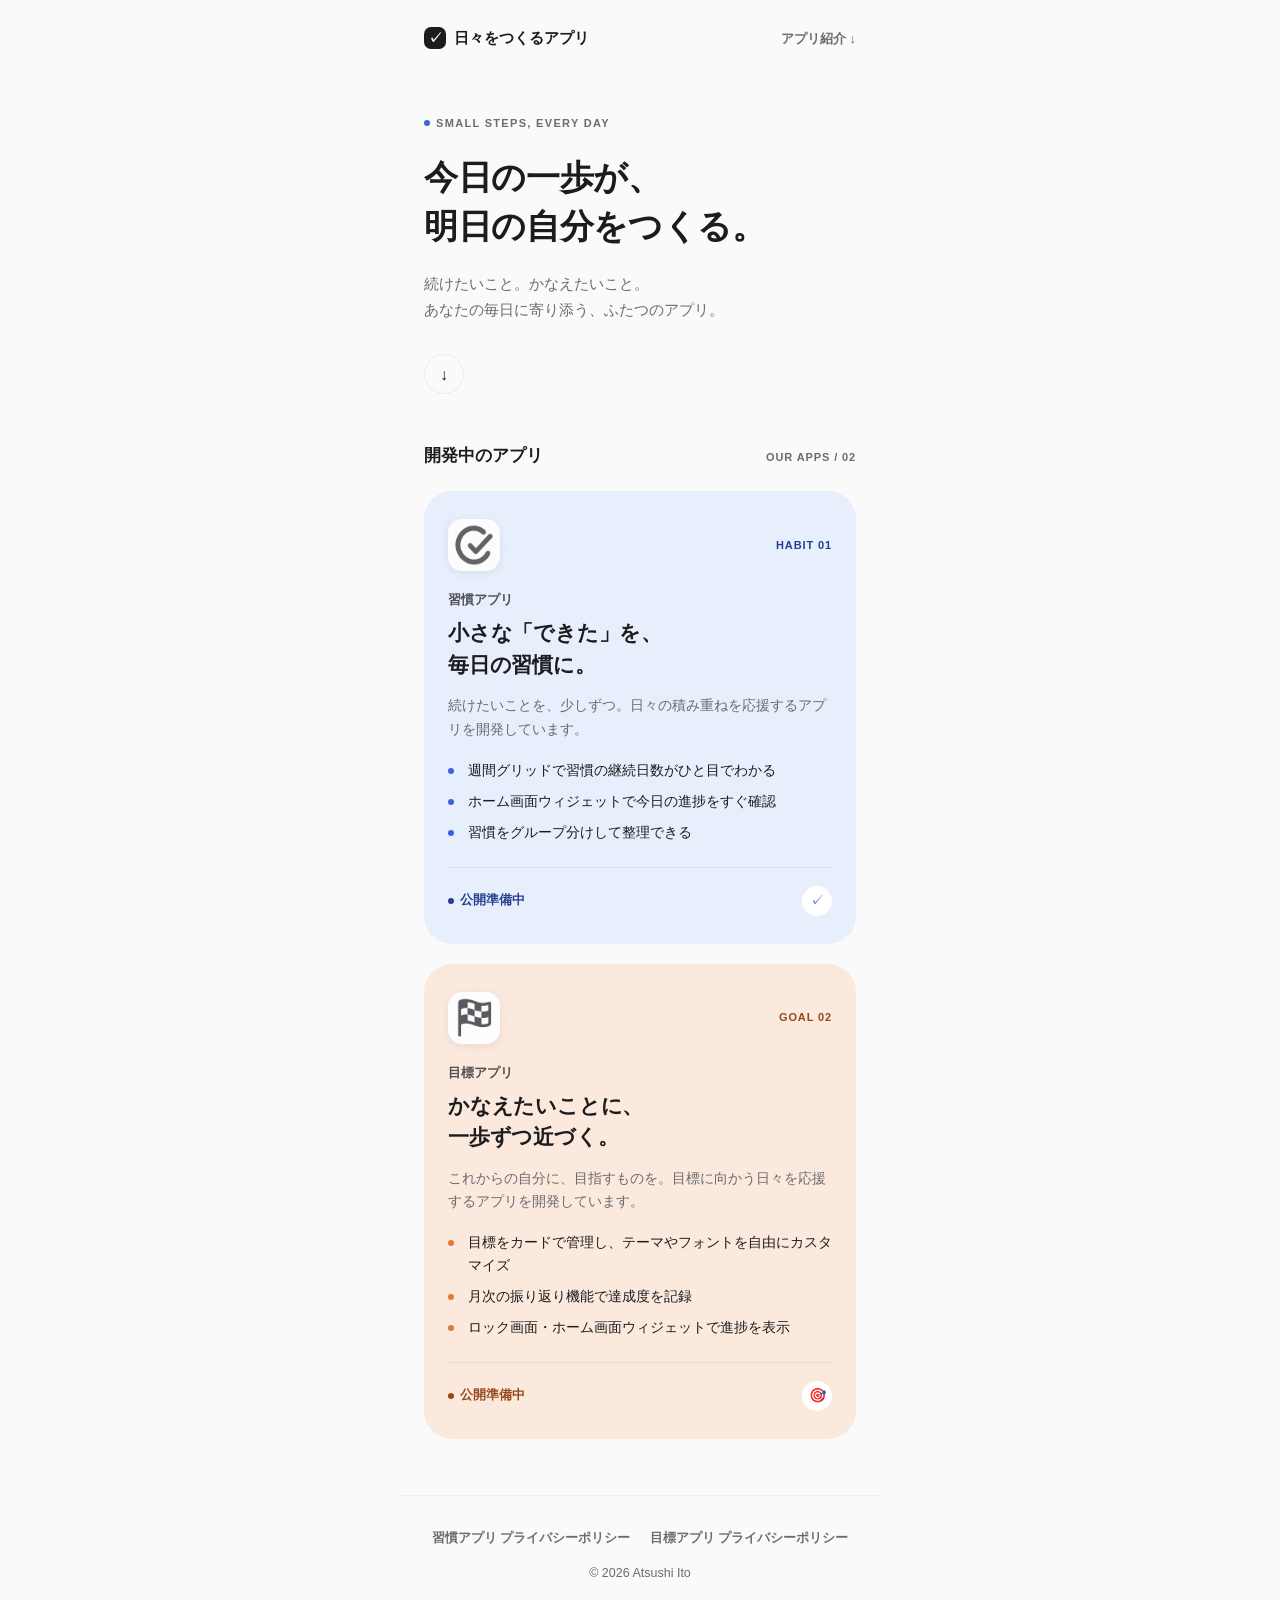
==== index.html @ ede040cf "Add daily apps showcase landing page Introduces the habit-tracking and goal-tracking apps with a her" ====
<!DOCTYPE html>
<html lang="ja">
<head>
<meta charset="UTF-8">
<meta name="viewport" content="width=device-width, initial-scale=1.0">
<title>日々をつくるアプリ | 習慣アプリ & 目標アプリ</title>
<meta name="description" content="続けたいこと、かなえたいこと。毎日に寄り添うふたつのアプリ「習慣アプリ」「目標アプリ」を紹介するページです。">
<style>
  :root {
    --bg: #fafafa;
    --surface: #ffffff;
    --text: #1c1c1e;
    --text-muted: #6b6b70;
    --border: #ececef;
    --habit-bg: #e7eefc;
    --habit-accent: #3a63e0;
    --habit-accent-dark: #24408f;
    --goal-bg: #fbe9dd;
    --goal-accent: #e07a3a;
    --goal-accent-dark: #94491c;
  }

  * { box-sizing: border-box; }

  body {
    margin: 0;
    background: var(--bg);
    color: var(--text);
    font-family: -apple-system, BlinkMacSystemFont, "Hiragino Sans", "Yu Gothic", "Segoe UI", sans-serif;
    line-height: 1.7;
    -webkit-font-smoothing: antialiased;
  }

  a { color: inherit; }

  .wrap {
    max-width: 480px;
    margin: 0 auto;
    padding: 0 24px;
  }

  /* Header */
  header.site-header {
    display: flex;
    align-items: center;
    justify-content: space-between;
    max-width: 480px;
    margin: 0 auto;
    padding: 24px 24px 0;
  }
  .logo {
    display: flex;
    align-items: center;
    gap: 8px;
    font-weight: 700;
    font-size: 15px;
  }
  .logo .mark {
    width: 22px;
    height: 22px;
    border-radius: 7px;
    background: var(--text);
    color: #fff;
    display: inline-flex;
    align-items: center;
    justify-content: center;
    font-size: 14px;
    line-height: 1;
  }
  .site-header nav a {
    font-size: 13px;
    color: var(--text-muted);
    text-decoration: none;
    font-weight: 600;
  }

  /* Hero */
  .hero {
    max-width: 480px;
    margin: 0 auto;
    padding: 56px 24px 40px;
    text-align: left;
  }
  .eyebrow {
    display: inline-flex;
    align-items: center;
    gap: 6px;
    font-size: 11px;
    font-weight: 700;
    letter-spacing: 0.12em;
    color: var(--text-muted);
    margin-bottom: 20px;
  }
  .eyebrow::before {
    content: "";
    width: 6px;
    height: 6px;
    border-radius: 50%;
    background: var(--habit-accent);
    display: inline-block;
  }
  .hero h1 {
    font-size: clamp(28px, 6vw, 34px);
    line-height: 1.45;
    font-weight: 800;
    margin: 0 0 20px;
    letter-spacing: -0.01em;
  }
  .hero p {
    font-size: 15px;
    color: var(--text-muted);
    margin: 0 0 32px;
  }
  .scroll-down {
    width: 40px;
    height: 40px;
    border-radius: 50%;
    border: 1px solid var(--border);
    display: inline-flex;
    align-items: center;
    justify-content: center;
    text-decoration: none;
    color: var(--text);
    font-size: 16px;
    transition: transform 0.2s ease;
  }
  .scroll-down:hover { transform: translateY(3px); }

  /* Apps section */
  .apps {
    max-width: 480px;
    margin: 0 auto;
    padding: 8px 24px 24px;
  }
  .apps-heading {
    display: flex;
    align-items: baseline;
    justify-content: space-between;
    margin-bottom: 20px;
  }
  .apps-heading h2 {
    font-size: 17px;
    font-weight: 800;
    margin: 0;
  }
  .apps-count {
    font-size: 11px;
    font-weight: 700;
    letter-spacing: 0.08em;
    color: var(--text-muted);
    text-transform: uppercase;
  }

  .app-card {
    border-radius: 28px;
    padding: 28px 24px;
    margin-bottom: 20px;
    scroll-margin-top: 24px;
  }
  .app-card--habit { background: var(--habit-bg); }
  .app-card--goal { background: var(--goal-bg); }

  .app-card-top {
    display: flex;
    align-items: center;
    justify-content: space-between;
    margin-bottom: 18px;
  }
  .app-icon {
    width: 52px;
    height: 52px;
    border-radius: 14px;
    background: #fff;
    object-fit: cover;
    box-shadow: 0 2px 8px rgba(0,0,0,0.08);
  }
  .app-tag {
    font-size: 11px;
    font-weight: 800;
    letter-spacing: 0.08em;
  }
  .app-card--habit .app-tag { color: var(--habit-accent-dark); }
  .app-card--goal .app-tag { color: var(--goal-accent-dark); }

  .app-name {
    font-size: 13px;
    font-weight: 700;
    margin: 0 0 6px;
    opacity: 0.75;
  }
  .app-catch {
    font-size: 21px;
    font-weight: 800;
    line-height: 1.5;
    margin: 0 0 14px;
    letter-spacing: -0.01em;
  }
  .app-desc {
    font-size: 14px;
    color: var(--text-muted);
    margin: 0 0 18px;
  }

  .app-features {
    list-style: none;
    padding: 0;
    margin: 0 0 22px;
    display: flex;
    flex-direction: column;
    gap: 8px;
  }
  .app-features li {
    font-size: 13.5px;
    padding-left: 20px;
    position: relative;
    color: var(--text);
  }
  .app-features li::before {
    content: "";
    position: absolute;
    left: 0;
    top: 8px;
    width: 6px;
    height: 6px;
    border-radius: 50%;
  }
  .app-card--habit .app-features li::before { background: var(--habit-accent); }
  .app-card--goal .app-features li::before { background: var(--goal-accent); }

  .app-status {
    display: flex;
    align-items: center;
    justify-content: space-between;
    padding-top: 18px;
    border-top: 1px solid rgba(0,0,0,0.06);
  }
  .status-pill {
    display: inline-flex;
    align-items: center;
    gap: 6px;
    font-size: 12.5px;
    font-weight: 700;
  }
  .status-pill::before {
    content: "";
    width: 6px;
    height: 6px;
    border-radius: 50%;
    background: currentColor;
  }
  .app-card--habit .status-pill { color: var(--habit-accent-dark); }
  .app-card--goal .status-pill { color: var(--goal-accent-dark); }

  .status-icon {
    width: 30px;
    height: 30px;
    border-radius: 50%;
    background: #fff;
    display: inline-flex;
    align-items: center;
    justify-content: center;
    font-size: 14px;
  }
  .app-card--habit .status-icon { color: var(--habit-accent); }
  .app-card--goal .status-icon { color: var(--goal-accent); }

  /* Footer */
  footer {
    max-width: 480px;
    margin: 12px auto 0;
    padding: 32px 24px 48px;
    border-top: 1px solid var(--border);
    font-size: 12.5px;
    color: var(--text-muted);
    text-align: center;
  }
  footer .footer-links {
    display: flex;
    justify-content: center;
    gap: 20px;
    flex-wrap: wrap;
    margin-bottom: 14px;
  }
  footer a {
    text-decoration: none;
    color: var(--text-muted);
    font-weight: 600;
  }
  footer a:hover { color: var(--text); }

  @media (prefers-color-scheme: dark) {
    :root {
      --bg: #101012;
      --surface: #1c1c1f;
      --text: #f5f5f7;
      --text-muted: #9a9aa0;
      --border: #2a2a2d;
      --habit-bg: #1b2338;
      --habit-accent: #6f93f0;
      --habit-accent-dark: #a9c0f7;
      --goal-bg: #34241b;
      --goal-accent: #f0a066;
      --goal-accent-dark: #f5c39a;
    }
    .app-icon { background: #2a2a2d; }
    .status-icon { background: #2a2a2d; }
  }
</style>
</head>
<body>

<header class="site-header">
  <div class="logo"><span class="mark">✓</span>日々をつくるアプリ</div>
  <nav><a href="#apps">アプリ紹介 ↓</a></nav>
</header>

<section class="hero">
  <span class="eyebrow">SMALL STEPS, EVERY DAY</span>
  <h1>今日の一歩が、<br>明日の自分をつくる。</h1>
  <p>続けたいこと。かなえたいこと。<br>あなたの毎日に寄り添う、ふたつのアプリ。</p>
  <a href="#apps" class="scroll-down" aria-label="アプリ紹介へスクロール">↓</a>
</section>

<section id="apps" class="apps">
  <div class="apps-heading">
    <h2>開発中のアプリ</h2>
    <span class="apps-count">OUR APPS / 02</span>
  </div>

  <article class="app-card app-card--habit" id="habit">
    <div class="app-card-top">
      <img src="assets/habit-icon.png" alt="習慣アプリのアイコン" class="app-icon">
      <span class="app-tag">HABIT 01</span>
    </div>
    <p class="app-name">習慣アプリ</p>
    <p class="app-catch">小さな「できた」を、<br>毎日の習慣に。</p>
    <p class="app-desc">続けたいことを、少しずつ。日々の積み重ねを応援するアプリを開発しています。</p>
    <ul class="app-features">
      <li>週間グリッドで習慣の継続日数がひと目でわかる</li>
      <li>ホーム画面ウィジェットで今日の進捗をすぐ確認</li>
      <li>習慣をグループ分けして整理できる</li>
    </ul>
    <div class="app-status">
      <span class="status-pill">公開準備中</span>
      <span class="status-icon">✓</span>
    </div>
  </article>

  <article class="app-card app-card--goal" id="goal">
    <div class="app-card-top">
      <img src="assets/goal-icon.png" alt="目標アプリのアイコン" class="app-icon">
      <span class="app-tag">GOAL 02</span>
    </div>
    <p class="app-name">目標アプリ</p>
    <p class="app-catch">かなえたいことに、<br>一歩ずつ近づく。</p>
    <p class="app-desc">これからの自分に、目指すものを。目標に向かう日々を応援するアプリを開発しています。</p>
    <ul class="app-features">
      <li>目標をカードで管理し、テーマやフォントを自由にカスタマイズ</li>
      <li>月次の振り返り機能で達成度を記録</li>
      <li>ロック画面・ホーム画面ウィジェットで進捗を表示</li>
    </ul>
    <div class="app-status">
      <span class="status-pill">公開準備中</span>
      <span class="status-icon">🎯</span>
    </div>
  </article>
</section>

<footer>
  <div class="footer-links">
    <a href="https://atsushi-ito6.github.io/habit-tracker-privacy/">習慣アプリ プライバシーポリシー</a>
    <a href="https://atsushi-ito6.github.io/goal-tracker-privacy/">目標アプリ プライバシーポリシー</a>
  </div>
  <p>&copy; 2026 Atsushi Ito</p>
</footer>

</body>
</html>
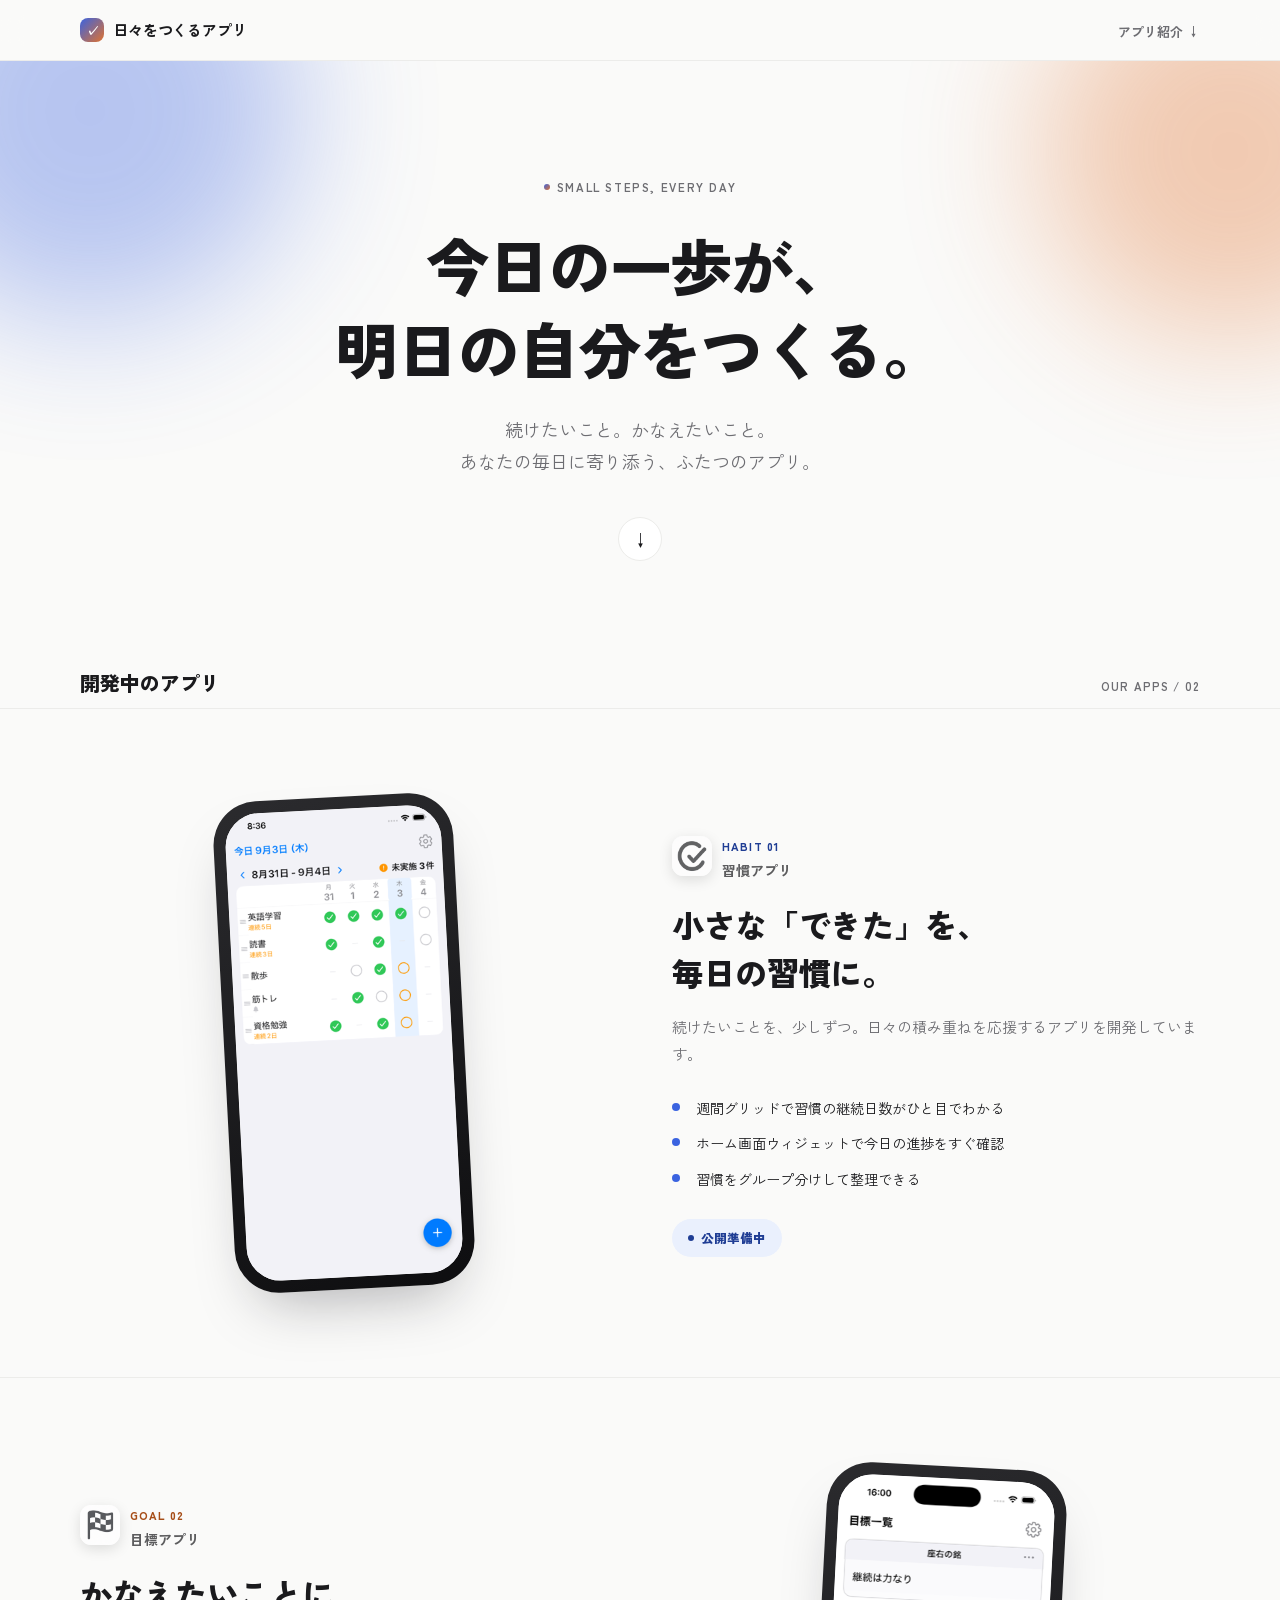
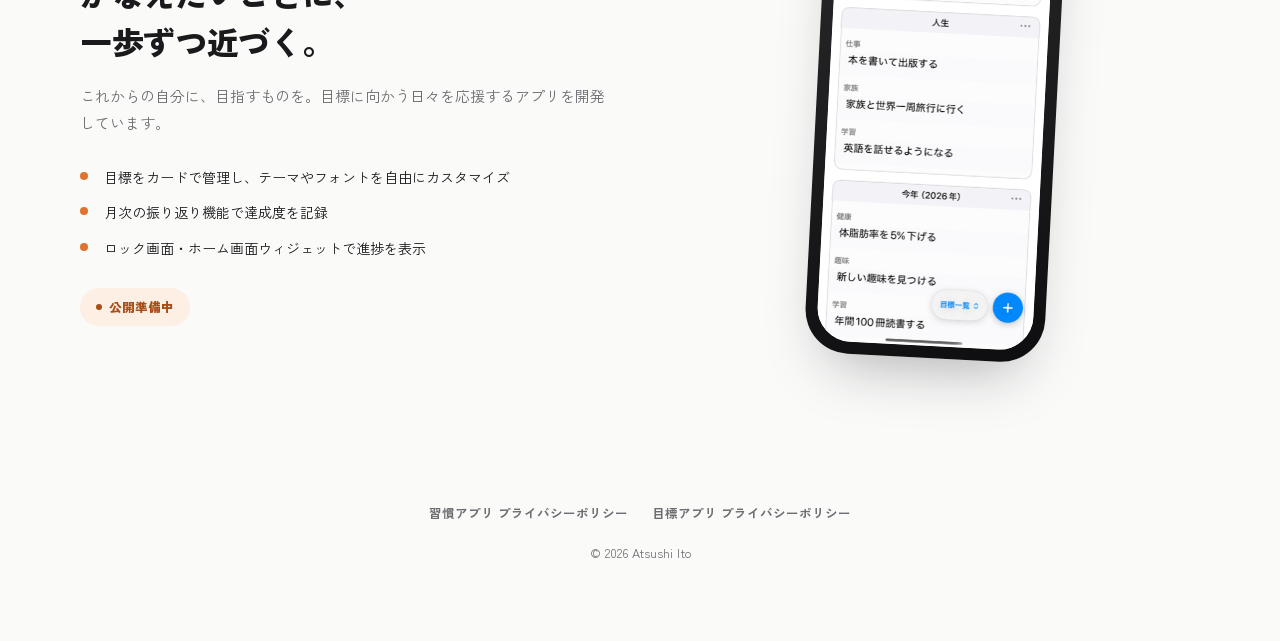
==== commit 170c4ab4: "Redesign showcase page with real app screenshots and phone mockups Adds actual in-app screenshots (h" ====
--- a/index.html
+++ b/index.html
@@ -5,241 +5,311 @@
 <meta name="viewport" content="width=device-width, initial-scale=1.0">
 <title>日々をつくるアプリ | 習慣アプリ & 目標アプリ</title>
 <meta name="description" content="続けたいこと、かなえたいこと。毎日に寄り添うふたつのアプリ「習慣アプリ」「目標アプリ」を紹介するページです。">
+<link rel="preconnect" href="https://fonts.googleapis.com">
+<link rel="preconnect" href="https://fonts.gstatic.com" crossorigin>
+<link href="https://fonts.googleapis.com/css2?family=Zen+Kaku+Gothic+New:wght@400;500;700;900&display=swap" rel="stylesheet">
 <style>
   :root {
-    --bg: #fafafa;
+    --bg: #fafaf9;
     --surface: #ffffff;
-    --text: #1c1c1e;
-    --text-muted: #6b6b70;
-    --border: #ececef;
-    --habit-bg: #e7eefc;
-    --habit-accent: #3a63e0;
-    --habit-accent-dark: #24408f;
-    --goal-bg: #fbe9dd;
-    --goal-accent: #e07a3a;
-    --goal-accent-dark: #94491c;
+    --text: #1a1a1d;
+    --text-muted: #6d6d72;
+    --border: #ececea;
+    --habit: #3a63e0;
+    --habit-ink: #1f3d94;
+    --habit-tint: #eaf0fd;
+    --goal: #e0722f;
+    --goal-ink: #a64d18;
+    --goal-tint: #fdefe4;
+    --shadow: 0 30px 60px -25px rgba(20,20,30,0.35);
   }
 
   * { box-sizing: border-box; }
+
+  html { scroll-behavior: smooth; }
 
   body {
     margin: 0;
     background: var(--bg);
     color: var(--text);
-    font-family: -apple-system, BlinkMacSystemFont, "Hiragino Sans", "Yu Gothic", "Segoe UI", sans-serif;
-    line-height: 1.7;
+    font-family: "Zen Kaku Gothic New", -apple-system, BlinkMacSystemFont, "Hiragino Sans", sans-serif;
+    line-height: 1.75;
     -webkit-font-smoothing: antialiased;
+    overflow-x: hidden;
   }
 
   a { color: inherit; }
-
-  .wrap {
-    max-width: 480px;
+  img { display: block; max-width: 100%; }
+
+  .container {
+    max-width: 1120px;
     margin: 0 auto;
-    padding: 0 24px;
+    padding: 0 28px;
+  }
+
+  /* Reveal-on-scroll */
+  .reveal {
+    opacity: 0;
+    transform: translateY(24px);
+    transition: opacity 0.7s ease, transform 0.7s ease;
+  }
+  .reveal.is-visible { opacity: 1; transform: translateY(0); }
+  @media (prefers-reduced-motion: reduce) {
+    .reveal { opacity: 1; transform: none; transition: none; }
   }
 
   /* Header */
   header.site-header {
+    position: sticky;
+    top: 0;
+    z-index: 50;
+    background: rgba(250, 250, 249, 0.78);
+    backdrop-filter: blur(14px);
+    -webkit-backdrop-filter: blur(14px);
+    border-bottom: 1px solid var(--border);
+  }
+  .site-header .inner {
     display: flex;
     align-items: center;
     justify-content: space-between;
-    max-width: 480px;
-    margin: 0 auto;
-    padding: 24px 24px 0;
+    padding: 16px 0;
   }
   .logo {
     display: flex;
     align-items: center;
-    gap: 8px;
+    gap: 9px;
     font-weight: 700;
     font-size: 15px;
+    letter-spacing: -0.01em;
   }
   .logo .mark {
-    width: 22px;
-    height: 22px;
-    border-radius: 7px;
-    background: var(--text);
+    width: 24px;
+    height: 24px;
+    border-radius: 8px;
+    background: linear-gradient(135deg, var(--habit), var(--goal));
     color: #fff;
     display: inline-flex;
     align-items: center;
     justify-content: center;
-    font-size: 14px;
+    font-size: 13px;
     line-height: 1;
   }
   .site-header nav a {
     font-size: 13px;
     color: var(--text-muted);
     text-decoration: none;
-    font-weight: 600;
-  }
+    font-weight: 700;
+  }
+  .site-header nav a:hover { color: var(--text); }
 
   /* Hero */
   .hero {
-    max-width: 480px;
-    margin: 0 auto;
-    padding: 56px 24px 40px;
-    text-align: left;
-  }
+    position: relative;
+    padding: 108px 0 96px;
+    text-align: center;
+    overflow: hidden;
+  }
+  .hero .blob {
+    position: absolute;
+    border-radius: 50%;
+    filter: blur(70px);
+    opacity: 0.35;
+    z-index: 0;
+  }
+  .hero .blob--a {
+    width: 420px; height: 420px;
+    background: var(--habit);
+    top: -160px; left: -120px;
+  }
+  .hero .blob--b {
+    width: 380px; height: 380px;
+    background: var(--goal);
+    top: -100px; right: -140px;
+  }
+  .hero .content { position: relative; z-index: 1; }
   .eyebrow {
     display: inline-flex;
     align-items: center;
-    gap: 6px;
-    font-size: 11px;
+    gap: 7px;
+    font-size: 11.5px;
     font-weight: 700;
-    letter-spacing: 0.12em;
-    color: var(--text-muted);
-    margin-bottom: 20px;
+    letter-spacing: 0.14em;
+    color: var(--text-muted);
+    margin-bottom: 26px;
   }
   .eyebrow::before {
     content: "";
     width: 6px;
     height: 6px;
     border-radius: 50%;
-    background: var(--habit-accent);
+    background: linear-gradient(135deg, var(--habit), var(--goal));
     display: inline-block;
   }
   .hero h1 {
-    font-size: clamp(28px, 6vw, 34px);
-    line-height: 1.45;
-    font-weight: 800;
-    margin: 0 0 20px;
-    letter-spacing: -0.01em;
-  }
-  .hero p {
-    font-size: 15px;
-    color: var(--text-muted);
-    margin: 0 0 32px;
+    font-size: clamp(34px, 6.4vw, 62px);
+    line-height: 1.35;
+    font-weight: 900;
+    margin: 0 0 24px;
+    letter-spacing: -0.02em;
+  }
+  .hero p.lead {
+    font-size: clamp(15px, 2vw, 18px);
+    color: var(--text-muted);
+    margin: 0 auto 40px;
+    max-width: 480px;
   }
   .scroll-down {
-    width: 40px;
-    height: 40px;
+    width: 44px;
+    height: 44px;
     border-radius: 50%;
     border: 1px solid var(--border);
+    background: var(--surface);
     display: inline-flex;
     align-items: center;
     justify-content: center;
     text-decoration: none;
     color: var(--text);
-    font-size: 16px;
-    transition: transform 0.2s ease;
-  }
-  .scroll-down:hover { transform: translateY(3px); }
-
-  /* Apps section */
-  .apps {
-    max-width: 480px;
-    margin: 0 auto;
-    padding: 8px 24px 24px;
-  }
-  .apps-heading {
+    font-size: 17px;
+    animation: bob 2.4s ease-in-out infinite;
+  }
+  @keyframes bob {
+    0%, 100% { transform: translateY(0); }
+    50% { transform: translateY(6px); }
+  }
+  @media (prefers-reduced-motion: reduce) { .scroll-down { animation: none; } }
+
+  /* Apps intro */
+  .apps-intro {
+    padding: 8px 0 8px;
     display: flex;
     align-items: baseline;
     justify-content: space-between;
-    margin-bottom: 20px;
-  }
-  .apps-heading h2 {
-    font-size: 17px;
+    max-width: 1120px;
+    margin: 0 auto;
+  }
+  .apps-intro h2 { font-size: 20px; font-weight: 900; margin: 0; }
+  .apps-intro .count {
+    font-size: 11.5px;
+    font-weight: 700;
+    letter-spacing: 0.1em;
+    color: var(--text-muted);
+    text-transform: uppercase;
+  }
+
+  /* App section */
+  .app-section {
+    padding: 56px 0;
+    display: grid;
+    grid-template-columns: 1fr;
+    gap: 40px;
+    align-items: center;
+  }
+  .app-section .phone-col { display: flex; justify-content: center; }
+  .app-section .text-col { text-align: center; }
+
+  @media (min-width: 860px) {
+    .app-section {
+      grid-template-columns: 1fr 1fr;
+      gap: 64px;
+      padding: 88px 0;
+    }
+    .app-section .text-col { text-align: left; }
+    .app-section.reverse .phone-col { order: 2; }
+    .app-section.reverse .text-col { order: 1; }
+  }
+
+  .phone-frame {
+    width: 240px;
+    border-radius: 44px;
+    background: linear-gradient(160deg, #2b2b2e, #0e0e10);
+    padding: 12px;
+    box-shadow: var(--shadow);
+    transform: rotate(-3deg);
+    transition: transform 0.4s ease;
+  }
+  .app-section.reverse .phone-frame { transform: rotate(3deg); }
+  .phone-frame:hover { transform: rotate(0deg) scale(1.02); }
+  .phone-frame .screen {
+    border-radius: 34px;
+    overflow: hidden;
+    background: #fff;
+    aspect-ratio: 9 / 19.5;
+  }
+  .phone-frame .screen img {
+    width: 100%;
+    height: 100%;
+    object-fit: cover;
+    object-position: top;
+  }
+
+  .app-badge {
+    display: inline-flex;
+    align-items: center;
+    gap: 10px;
+    margin-bottom: 18px;
+  }
+  .app-badge img {
+    width: 40px;
+    height: 40px;
+    border-radius: 11px;
+    box-shadow: 0 4px 14px rgba(0,0,0,0.12);
+  }
+  .app-badge .tag {
+    font-size: 11.5px;
     font-weight: 800;
-    margin: 0;
-  }
-  .apps-count {
-    font-size: 11px;
-    font-weight: 700;
-    letter-spacing: 0.08em;
-    color: var(--text-muted);
-    text-transform: uppercase;
-  }
-
-  .app-card {
-    border-radius: 28px;
-    padding: 28px 24px;
-    margin-bottom: 20px;
-    scroll-margin-top: 24px;
-  }
-  .app-card--habit { background: var(--habit-bg); }
-  .app-card--goal { background: var(--goal-bg); }
-
-  .app-card-top {
-    display: flex;
-    align-items: center;
-    justify-content: space-between;
-    margin-bottom: 18px;
-  }
-  .app-icon {
-    width: 52px;
-    height: 52px;
-    border-radius: 14px;
-    background: #fff;
-    object-fit: cover;
-    box-shadow: 0 2px 8px rgba(0,0,0,0.08);
-  }
-  .app-tag {
-    font-size: 11px;
-    font-weight: 800;
-    letter-spacing: 0.08em;
-  }
-  .app-card--habit .app-tag { color: var(--habit-accent-dark); }
-  .app-card--goal .app-tag { color: var(--goal-accent-dark); }
-
-  .app-name {
-    font-size: 13px;
-    font-weight: 700;
-    margin: 0 0 6px;
-    opacity: 0.75;
-  }
-  .app-catch {
-    font-size: 21px;
-    font-weight: 800;
+    letter-spacing: 0.1em;
+  }
+  .app-section--habit .tag { color: var(--habit-ink); }
+  .app-section--goal .tag { color: var(--goal-ink); }
+  .app-badge .name { font-size: 14px; font-weight: 700; opacity: 0.7; display: block; }
+
+  .app-section h3.catch {
+    font-size: clamp(24px, 3.4vw, 32px);
+    font-weight: 900;
     line-height: 1.5;
-    margin: 0 0 14px;
+    margin: 0 0 18px;
     letter-spacing: -0.01em;
   }
-  .app-desc {
-    font-size: 14px;
-    color: var(--text-muted);
-    margin: 0 0 18px;
+  .app-section p.desc {
+    font-size: 15px;
+    color: var(--text-muted);
+    margin: 0 0 26px;
   }
 
   .app-features {
     list-style: none;
     padding: 0;
-    margin: 0 0 22px;
-    display: flex;
+    margin: 0 0 28px;
+    display: inline-flex;
     flex-direction: column;
-    gap: 8px;
+    gap: 11px;
+    text-align: left;
   }
   .app-features li {
-    font-size: 13.5px;
-    padding-left: 20px;
+    font-size: 14px;
+    padding-left: 24px;
     position: relative;
-    color: var(--text);
   }
   .app-features li::before {
     content: "";
     position: absolute;
     left: 0;
-    top: 8px;
-    width: 6px;
-    height: 6px;
+    top: 7px;
+    width: 8px;
+    height: 8px;
     border-radius: 50%;
   }
-  .app-card--habit .app-features li::before { background: var(--habit-accent); }
-  .app-card--goal .app-features li::before { background: var(--goal-accent); }
-
-  .app-status {
-    display: flex;
-    align-items: center;
-    justify-content: space-between;
-    padding-top: 18px;
-    border-top: 1px solid rgba(0,0,0,0.06);
-  }
+  .app-section--habit .app-features li::before { background: var(--habit); }
+  .app-section--goal .app-features li::before { background: var(--goal); }
+
   .status-pill {
     display: inline-flex;
     align-items: center;
-    gap: 6px;
+    gap: 7px;
     font-size: 12.5px;
-    font-weight: 700;
+    font-weight: 800;
+    padding: 8px 16px;
+    border-radius: 999px;
   }
   .status-pill::before {
     content: "";
@@ -248,131 +318,153 @@
     border-radius: 50%;
     background: currentColor;
   }
-  .app-card--habit .status-pill { color: var(--habit-accent-dark); }
-  .app-card--goal .status-pill { color: var(--goal-accent-dark); }
-
-  .status-icon {
-    width: 30px;
-    height: 30px;
-    border-radius: 50%;
-    background: #fff;
-    display: inline-flex;
-    align-items: center;
-    justify-content: center;
-    font-size: 14px;
-  }
-  .app-card--habit .status-icon { color: var(--habit-accent); }
-  .app-card--goal .status-icon { color: var(--goal-accent); }
+  .app-section--habit .status-pill { color: var(--habit-ink); background: var(--habit-tint); }
+  .app-section--goal .status-pill { color: var(--goal-ink); background: var(--goal-tint); }
+
+  hr.divider {
+    border: none;
+    border-top: 1px solid var(--border);
+    margin: 0;
+  }
 
   /* Footer */
   footer {
-    max-width: 480px;
-    margin: 12px auto 0;
-    padding: 32px 24px 48px;
-    border-top: 1px solid var(--border);
+    padding: 56px 0 64px;
+    text-align: center;
     font-size: 12.5px;
     color: var(--text-muted);
-    text-align: center;
   }
   footer .footer-links {
     display: flex;
     justify-content: center;
-    gap: 20px;
+    gap: 24px;
     flex-wrap: wrap;
-    margin-bottom: 14px;
-  }
-  footer a {
-    text-decoration: none;
-    color: var(--text-muted);
-    font-weight: 600;
-  }
+    margin-bottom: 18px;
+  }
+  footer a { text-decoration: none; color: var(--text-muted); font-weight: 700; }
   footer a:hover { color: var(--text); }
 
   @media (prefers-color-scheme: dark) {
     :root {
-      --bg: #101012;
-      --surface: #1c1c1f;
+      --bg: #0e0e10;
+      --surface: #1a1a1d;
       --text: #f5f5f7;
-      --text-muted: #9a9aa0;
-      --border: #2a2a2d;
-      --habit-bg: #1b2338;
-      --habit-accent: #6f93f0;
-      --habit-accent-dark: #a9c0f7;
-      --goal-bg: #34241b;
-      --goal-accent: #f0a066;
-      --goal-accent-dark: #f5c39a;
+      --text-muted: #a2a2a8;
+      --border: #2a2a2e;
+      --habit-tint: #1c2544;
+      --goal-tint: #3a2313;
     }
-    .app-icon { background: #2a2a2d; }
-    .status-icon { background: #2a2a2d; }
+    header.site-header { background: rgba(14,14,16,0.78); }
+    .phone-frame { background: linear-gradient(160deg, #3a3a3f, #050506); }
   }
 </style>
 </head>
 <body>
 
 <header class="site-header">
-  <div class="logo"><span class="mark">✓</span>日々をつくるアプリ</div>
-  <nav><a href="#apps">アプリ紹介 ↓</a></nav>
+  <div class="container inner">
+    <div class="logo"><span class="mark">✓</span>日々をつくるアプリ</div>
+    <nav><a href="#apps">アプリ紹介 ↓</a></nav>
+  </div>
 </header>
 
 <section class="hero">
-  <span class="eyebrow">SMALL STEPS, EVERY DAY</span>
-  <h1>今日の一歩が、<br>明日の自分をつくる。</h1>
-  <p>続けたいこと。かなえたいこと。<br>あなたの毎日に寄り添う、ふたつのアプリ。</p>
-  <a href="#apps" class="scroll-down" aria-label="アプリ紹介へスクロール">↓</a>
+  <span class="blob blob--a"></span>
+  <span class="blob blob--b"></span>
+  <div class="container content">
+    <span class="eyebrow">SMALL STEPS, EVERY DAY</span>
+    <h1>今日の一歩が、<br>明日の自分をつくる。</h1>
+    <p class="lead">続けたいこと。かなえたいこと。<br>あなたの毎日に寄り添う、ふたつのアプリ。</p>
+    <a href="#apps" class="scroll-down" aria-label="アプリ紹介へスクロール">↓</a>
+  </div>
 </section>
 
-<section id="apps" class="apps">
-  <div class="apps-heading">
-    <h2>開発中のアプリ</h2>
-    <span class="apps-count">OUR APPS / 02</span>
-  </div>
-
-  <article class="app-card app-card--habit" id="habit">
-    <div class="app-card-top">
-      <img src="assets/habit-icon.png" alt="習慣アプリのアイコン" class="app-icon">
-      <span class="app-tag">HABIT 01</span>
+<div id="apps" class="container apps-intro reveal">
+  <h2>開発中のアプリ</h2>
+  <span class="count">OUR APPS / 02</span>
+</div>
+<hr class="divider">
+
+<section class="app-section app-section--habit container reveal">
+  <div class="phone-col">
+    <div class="phone-frame">
+      <div class="screen"><img src="assets/habit-screen.png" alt="習慣アプリの週間グリッド画面"></div>
     </div>
-    <p class="app-name">習慣アプリ</p>
-    <p class="app-catch">小さな「できた」を、<br>毎日の習慣に。</p>
-    <p class="app-desc">続けたいことを、少しずつ。日々の積み重ねを応援するアプリを開発しています。</p>
+  </div>
+  <div class="text-col">
+    <div class="app-badge">
+      <img src="assets/habit-icon.png" alt="習慣アプリのアイコン">
+      <span>
+        <span class="tag">HABIT 01</span>
+        <span class="name">習慣アプリ</span>
+      </span>
+    </div>
+    <h3 class="catch">小さな「できた」を、<br>毎日の習慣に。</h3>
+    <p class="desc">続けたいことを、少しずつ。日々の積み重ねを応援するアプリを開発しています。</p>
     <ul class="app-features">
       <li>週間グリッドで習慣の継続日数がひと目でわかる</li>
       <li>ホーム画面ウィジェットで今日の進捗をすぐ確認</li>
       <li>習慣をグループ分けして整理できる</li>
     </ul>
-    <div class="app-status">
-      <span class="status-pill">公開準備中</span>
-      <span class="status-icon">✓</span>
+    <div><span class="status-pill">公開準備中</span></div>
+  </div>
+</section>
+
+<hr class="divider">
+
+<section class="app-section app-section--goal reverse container reveal">
+  <div class="phone-col">
+    <div class="phone-frame">
+      <div class="screen"><img src="assets/goal-screen.png" alt="目標アプリの目標一覧画面"></div>
     </div>
-  </article>
-
-  <article class="app-card app-card--goal" id="goal">
-    <div class="app-card-top">
-      <img src="assets/goal-icon.png" alt="目標アプリのアイコン" class="app-icon">
-      <span class="app-tag">GOAL 02</span>
+  </div>
+  <div class="text-col">
+    <div class="app-badge">
+      <img src="assets/goal-icon.png" alt="目標アプリのアイコン">
+      <span>
+        <span class="tag">GOAL 02</span>
+        <span class="name">目標アプリ</span>
+      </span>
     </div>
-    <p class="app-name">目標アプリ</p>
-    <p class="app-catch">かなえたいことに、<br>一歩ずつ近づく。</p>
-    <p class="app-desc">これからの自分に、目指すものを。目標に向かう日々を応援するアプリを開発しています。</p>
+    <h3 class="catch">かなえたいことに、<br>一歩ずつ近づく。</h3>
+    <p class="desc">これからの自分に、目指すものを。目標に向かう日々を応援するアプリを開発しています。</p>
     <ul class="app-features">
       <li>目標をカードで管理し、テーマやフォントを自由にカスタマイズ</li>
       <li>月次の振り返り機能で達成度を記録</li>
       <li>ロック画面・ホーム画面ウィジェットで進捗を表示</li>
     </ul>
-    <div class="app-status">
-      <span class="status-pill">公開準備中</span>
-      <span class="status-icon">🎯</span>
+    <div><span class="status-pill">公開準備中</span></div>
+  </div>
+</section>
+
+<footer>
+  <div class="container">
+    <div class="footer-links">
+      <a href="https://atsushi-ito6.github.io/habit-tracker-privacy/">習慣アプリ プライバシーポリシー</a>
+      <a href="https://atsushi-ito6.github.io/goal-tracker-privacy/">目標アプリ プライバシーポリシー</a>
     </div>
-  </article>
-</section>
-
-<footer>
-  <div class="footer-links">
-    <a href="https://atsushi-ito6.github.io/habit-tracker-privacy/">習慣アプリ プライバシーポリシー</a>
-    <a href="https://atsushi-ito6.github.io/goal-tracker-privacy/">目標アプリ プライバシーポリシー</a>
-  </div>
-  <p>&copy; 2026 Atsushi Ito</p>
+    <p>&copy; 2026 Atsushi Ito</p>
+  </div>
 </footer>
+
+<script>
+  (function () {
+    var els = document.querySelectorAll('.reveal');
+    if (!('IntersectionObserver' in window)) {
+      els.forEach(function (el) { el.classList.add('is-visible'); });
+      return;
+    }
+    var io = new IntersectionObserver(function (entries) {
+      entries.forEach(function (entry) {
+        if (entry.isIntersecting) {
+          entry.target.classList.add('is-visible');
+          io.unobserve(entry.target);
+        }
+      });
+    }, { threshold: 0.15 });
+    els.forEach(function (el) { io.observe(el); });
+  })();
+</script>
 
 </body>
 </html>
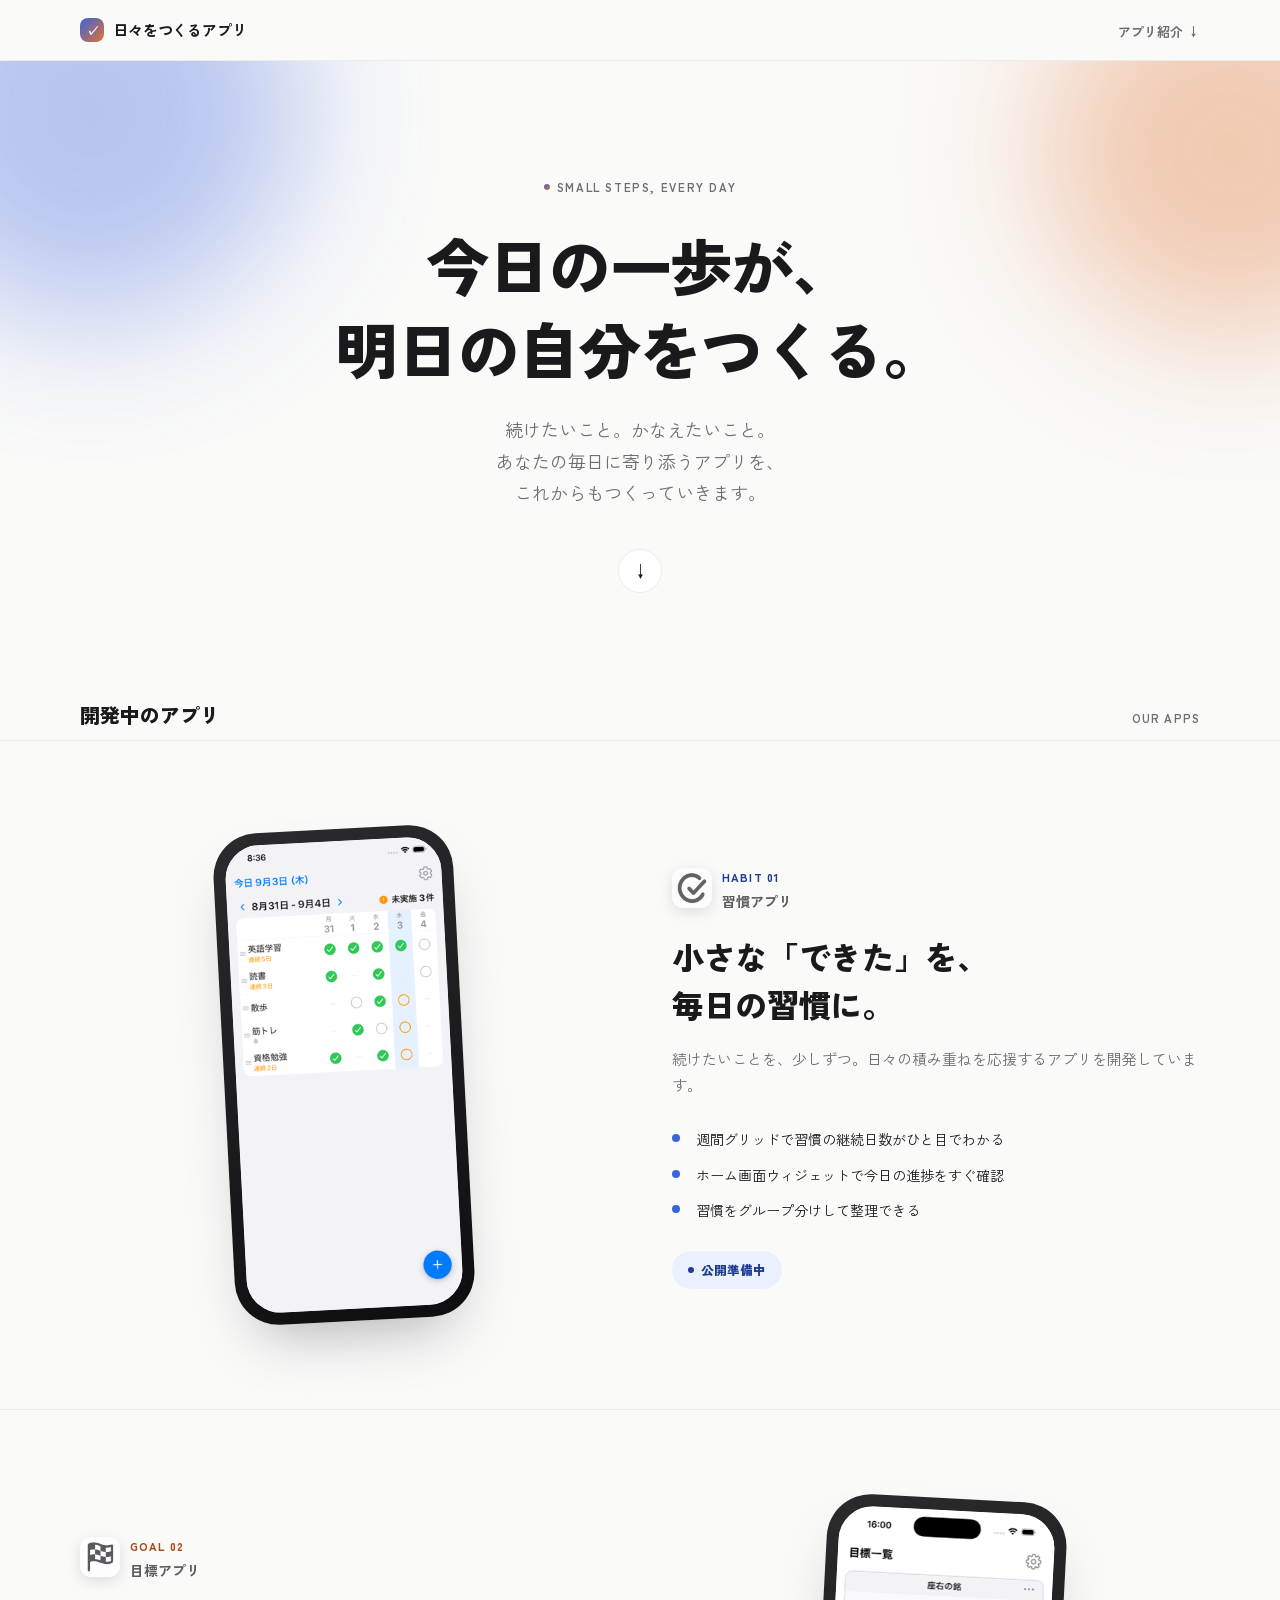
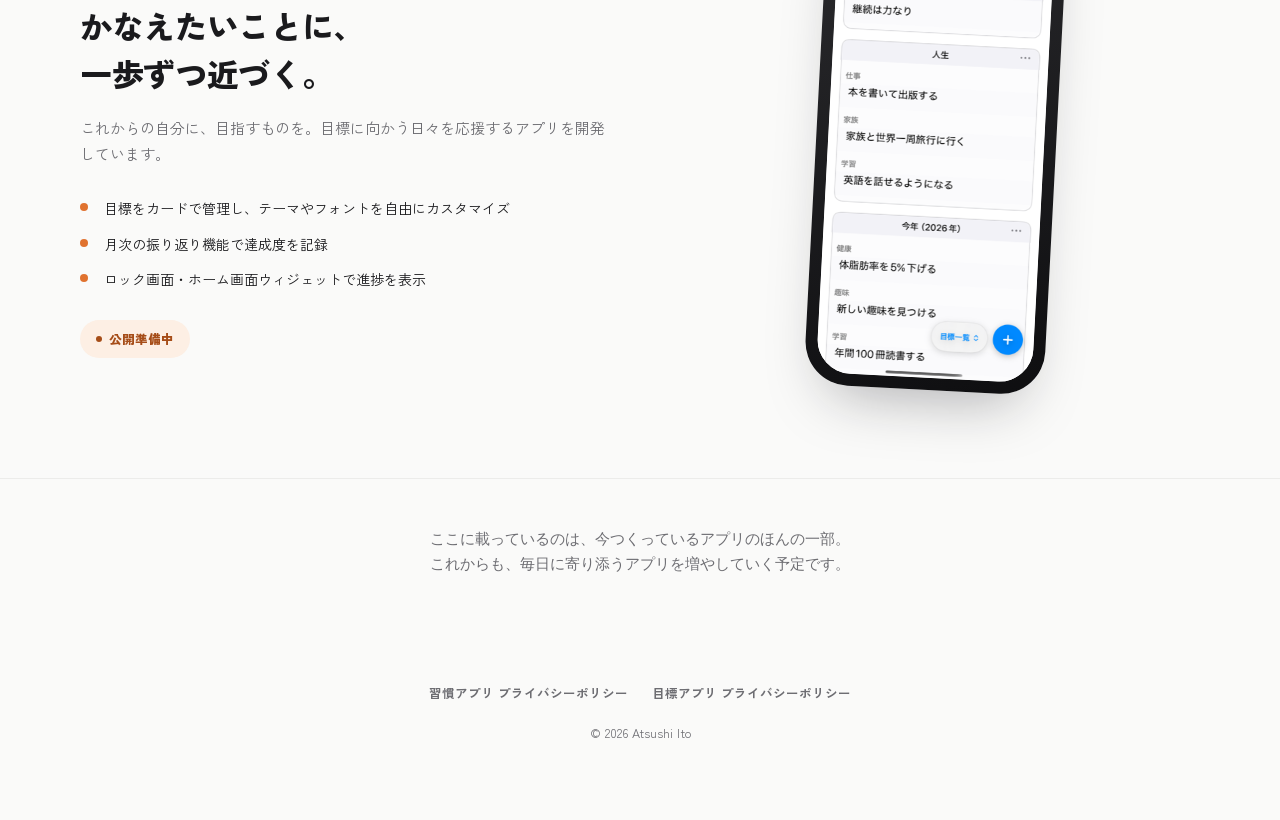
==== commit b4a6c522: "Reframe copy to imply an ongoing app lineup, not just two apps Removes fixed "two apps" wording from" ====
--- a/index.html
+++ b/index.html
@@ -4,7 +4,7 @@
 <meta charset="UTF-8">
 <meta name="viewport" content="width=device-width, initial-scale=1.0">
 <title>日々をつくるアプリ | 習慣アプリ & 目標アプリ</title>
-<meta name="description" content="続けたいこと、かなえたいこと。毎日に寄り添うふたつのアプリ「習慣アプリ」「目標アプリ」を紹介するページです。">
+<meta name="description" content="続けたいこと、かなえたいこと。毎日に寄り添うアプリをつくっています。「習慣アプリ」「目標アプリ」を紹介するページです。">
 <link rel="preconnect" href="https://fonts.googleapis.com">
 <link rel="preconnect" href="https://fonts.gstatic.com" crossorigin>
 <link href="https://fonts.googleapis.com/css2?family=Zen+Kaku+Gothic+New:wght@400;500;700;900&display=swap" rel="stylesheet">
@@ -327,6 +327,17 @@
     margin: 0;
   }
 
+  .more-note {
+    padding: 48px 28px;
+    text-align: center;
+  }
+  .more-note p {
+    margin: 0;
+    font-size: 14.5px;
+    color: var(--text-muted);
+    font-weight: 500;
+  }
+
   /* Footer */
   footer {
     padding: 56px 0 64px;
@@ -374,14 +385,14 @@
   <div class="container content">
     <span class="eyebrow">SMALL STEPS, EVERY DAY</span>
     <h1>今日の一歩が、<br>明日の自分をつくる。</h1>
-    <p class="lead">続けたいこと。かなえたいこと。<br>あなたの毎日に寄り添う、ふたつのアプリ。</p>
+    <p class="lead">続けたいこと。かなえたいこと。<br>あなたの毎日に寄り添うアプリを、<br>これからもつくっていきます。</p>
     <a href="#apps" class="scroll-down" aria-label="アプリ紹介へスクロール">↓</a>
   </div>
 </section>
 
 <div id="apps" class="container apps-intro reveal">
   <h2>開発中のアプリ</h2>
-  <span class="count">OUR APPS / 02</span>
+  <span class="count">OUR APPS</span>
 </div>
 <hr class="divider">
 
@@ -435,6 +446,12 @@
     </ul>
     <div><span class="status-pill">公開準備中</span></div>
   </div>
+</section>
+
+<hr class="divider">
+
+<section class="container more-note reveal">
+  <p>ここに載っているのは、今つくっているアプリのほんの一部。<br>これからも、毎日に寄り添うアプリを増やしていく予定です。</p>
 </section>
 
 <footer>
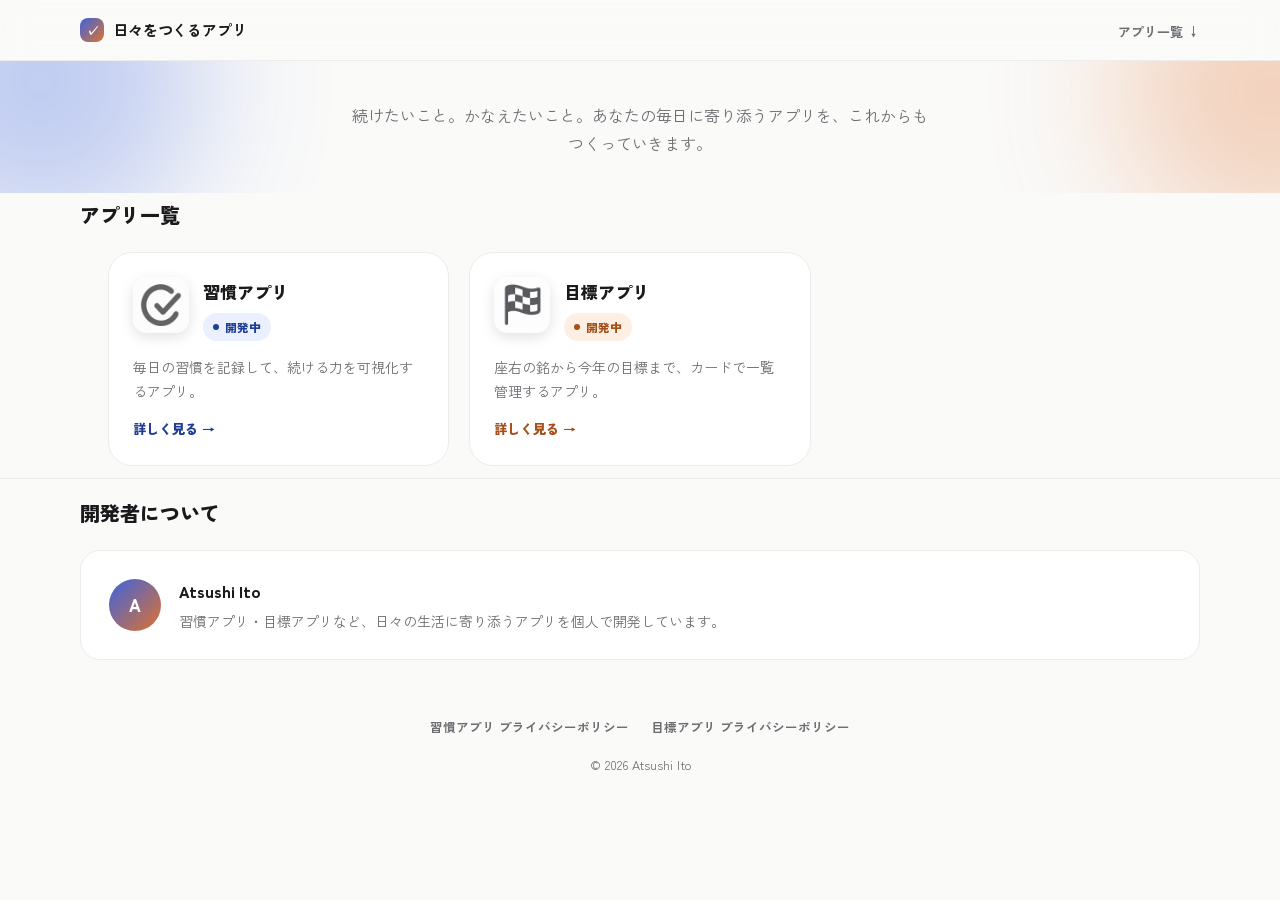
==== commit 2b15ef6a: "Restructure into a top page + per-app detail pages Adds a central assets/apps-data.js registry (id, " ====
--- a/index.html
+++ b/index.html
@@ -4,378 +4,18 @@
 <meta charset="UTF-8">
 <meta name="viewport" content="width=device-width, initial-scale=1.0">
 <title>日々をつくるアプリ | 習慣アプリ & 目標アプリ</title>
-<meta name="description" content="続けたいこと、かなえたいこと。毎日に寄り添うアプリをつくっています。「習慣アプリ」「目標アプリ」を紹介するページです。">
+<meta name="description" content="続けたいこと、かなえたいこと。毎日に寄り添うアプリをつくっています。開発中のアプリ一覧はこちらから。">
 <link rel="preconnect" href="https://fonts.googleapis.com">
 <link rel="preconnect" href="https://fonts.gstatic.com" crossorigin>
 <link href="https://fonts.googleapis.com/css2?family=Zen+Kaku+Gothic+New:wght@400;500;700;900&display=swap" rel="stylesheet">
-<style>
-  :root {
-    --bg: #fafaf9;
-    --surface: #ffffff;
-    --text: #1a1a1d;
-    --text-muted: #6d6d72;
-    --border: #ececea;
-    --habit: #3a63e0;
-    --habit-ink: #1f3d94;
-    --habit-tint: #eaf0fd;
-    --goal: #e0722f;
-    --goal-ink: #a64d18;
-    --goal-tint: #fdefe4;
-    --shadow: 0 30px 60px -25px rgba(20,20,30,0.35);
-  }
-
-  * { box-sizing: border-box; }
-
-  html { scroll-behavior: smooth; }
-
-  body {
-    margin: 0;
-    background: var(--bg);
-    color: var(--text);
-    font-family: "Zen Kaku Gothic New", -apple-system, BlinkMacSystemFont, "Hiragino Sans", sans-serif;
-    line-height: 1.75;
-    -webkit-font-smoothing: antialiased;
-    overflow-x: hidden;
-  }
-
-  a { color: inherit; }
-  img { display: block; max-width: 100%; }
-
-  .container {
-    max-width: 1120px;
-    margin: 0 auto;
-    padding: 0 28px;
-  }
-
-  /* Reveal-on-scroll */
-  .reveal {
-    opacity: 0;
-    transform: translateY(24px);
-    transition: opacity 0.7s ease, transform 0.7s ease;
-  }
-  .reveal.is-visible { opacity: 1; transform: translateY(0); }
-  @media (prefers-reduced-motion: reduce) {
-    .reveal { opacity: 1; transform: none; transition: none; }
-  }
-
-  /* Header */
-  header.site-header {
-    position: sticky;
-    top: 0;
-    z-index: 50;
-    background: rgba(250, 250, 249, 0.78);
-    backdrop-filter: blur(14px);
-    -webkit-backdrop-filter: blur(14px);
-    border-bottom: 1px solid var(--border);
-  }
-  .site-header .inner {
-    display: flex;
-    align-items: center;
-    justify-content: space-between;
-    padding: 16px 0;
-  }
-  .logo {
-    display: flex;
-    align-items: center;
-    gap: 9px;
-    font-weight: 700;
-    font-size: 15px;
-    letter-spacing: -0.01em;
-  }
-  .logo .mark {
-    width: 24px;
-    height: 24px;
-    border-radius: 8px;
-    background: linear-gradient(135deg, var(--habit), var(--goal));
-    color: #fff;
-    display: inline-flex;
-    align-items: center;
-    justify-content: center;
-    font-size: 13px;
-    line-height: 1;
-  }
-  .site-header nav a {
-    font-size: 13px;
-    color: var(--text-muted);
-    text-decoration: none;
-    font-weight: 700;
-  }
-  .site-header nav a:hover { color: var(--text); }
-
-  /* Hero */
-  .hero {
-    position: relative;
-    padding: 108px 0 96px;
-    text-align: center;
-    overflow: hidden;
-  }
-  .hero .blob {
-    position: absolute;
-    border-radius: 50%;
-    filter: blur(70px);
-    opacity: 0.35;
-    z-index: 0;
-  }
-  .hero .blob--a {
-    width: 420px; height: 420px;
-    background: var(--habit);
-    top: -160px; left: -120px;
-  }
-  .hero .blob--b {
-    width: 380px; height: 380px;
-    background: var(--goal);
-    top: -100px; right: -140px;
-  }
-  .hero .content { position: relative; z-index: 1; }
-  .eyebrow {
-    display: inline-flex;
-    align-items: center;
-    gap: 7px;
-    font-size: 11.5px;
-    font-weight: 700;
-    letter-spacing: 0.14em;
-    color: var(--text-muted);
-    margin-bottom: 26px;
-  }
-  .eyebrow::before {
-    content: "";
-    width: 6px;
-    height: 6px;
-    border-radius: 50%;
-    background: linear-gradient(135deg, var(--habit), var(--goal));
-    display: inline-block;
-  }
-  .hero h1 {
-    font-size: clamp(34px, 6.4vw, 62px);
-    line-height: 1.35;
-    font-weight: 900;
-    margin: 0 0 24px;
-    letter-spacing: -0.02em;
-  }
-  .hero p.lead {
-    font-size: clamp(15px, 2vw, 18px);
-    color: var(--text-muted);
-    margin: 0 auto 40px;
-    max-width: 480px;
-  }
-  .scroll-down {
-    width: 44px;
-    height: 44px;
-    border-radius: 50%;
-    border: 1px solid var(--border);
-    background: var(--surface);
-    display: inline-flex;
-    align-items: center;
-    justify-content: center;
-    text-decoration: none;
-    color: var(--text);
-    font-size: 17px;
-    animation: bob 2.4s ease-in-out infinite;
-  }
-  @keyframes bob {
-    0%, 100% { transform: translateY(0); }
-    50% { transform: translateY(6px); }
-  }
-  @media (prefers-reduced-motion: reduce) { .scroll-down { animation: none; } }
-
-  /* Apps intro */
-  .apps-intro {
-    padding: 8px 0 8px;
-    display: flex;
-    align-items: baseline;
-    justify-content: space-between;
-    max-width: 1120px;
-    margin: 0 auto;
-  }
-  .apps-intro h2 { font-size: 20px; font-weight: 900; margin: 0; }
-  .apps-intro .count {
-    font-size: 11.5px;
-    font-weight: 700;
-    letter-spacing: 0.1em;
-    color: var(--text-muted);
-    text-transform: uppercase;
-  }
-
-  /* App section */
-  .app-section {
-    padding: 56px 0;
-    display: grid;
-    grid-template-columns: 1fr;
-    gap: 40px;
-    align-items: center;
-  }
-  .app-section .phone-col { display: flex; justify-content: center; }
-  .app-section .text-col { text-align: center; }
-
-  @media (min-width: 860px) {
-    .app-section {
-      grid-template-columns: 1fr 1fr;
-      gap: 64px;
-      padding: 88px 0;
-    }
-    .app-section .text-col { text-align: left; }
-    .app-section.reverse .phone-col { order: 2; }
-    .app-section.reverse .text-col { order: 1; }
-  }
-
-  .phone-frame {
-    width: 240px;
-    border-radius: 44px;
-    background: linear-gradient(160deg, #2b2b2e, #0e0e10);
-    padding: 12px;
-    box-shadow: var(--shadow);
-    transform: rotate(-3deg);
-    transition: transform 0.4s ease;
-  }
-  .app-section.reverse .phone-frame { transform: rotate(3deg); }
-  .phone-frame:hover { transform: rotate(0deg) scale(1.02); }
-  .phone-frame .screen {
-    border-radius: 34px;
-    overflow: hidden;
-    background: #fff;
-    aspect-ratio: 9 / 19.5;
-  }
-  .phone-frame .screen img {
-    width: 100%;
-    height: 100%;
-    object-fit: cover;
-    object-position: top;
-  }
-
-  .app-badge {
-    display: inline-flex;
-    align-items: center;
-    gap: 10px;
-    margin-bottom: 18px;
-  }
-  .app-badge img {
-    width: 40px;
-    height: 40px;
-    border-radius: 11px;
-    box-shadow: 0 4px 14px rgba(0,0,0,0.12);
-  }
-  .app-badge .tag {
-    font-size: 11.5px;
-    font-weight: 800;
-    letter-spacing: 0.1em;
-  }
-  .app-section--habit .tag { color: var(--habit-ink); }
-  .app-section--goal .tag { color: var(--goal-ink); }
-  .app-badge .name { font-size: 14px; font-weight: 700; opacity: 0.7; display: block; }
-
-  .app-section h3.catch {
-    font-size: clamp(24px, 3.4vw, 32px);
-    font-weight: 900;
-    line-height: 1.5;
-    margin: 0 0 18px;
-    letter-spacing: -0.01em;
-  }
-  .app-section p.desc {
-    font-size: 15px;
-    color: var(--text-muted);
-    margin: 0 0 26px;
-  }
-
-  .app-features {
-    list-style: none;
-    padding: 0;
-    margin: 0 0 28px;
-    display: inline-flex;
-    flex-direction: column;
-    gap: 11px;
-    text-align: left;
-  }
-  .app-features li {
-    font-size: 14px;
-    padding-left: 24px;
-    position: relative;
-  }
-  .app-features li::before {
-    content: "";
-    position: absolute;
-    left: 0;
-    top: 7px;
-    width: 8px;
-    height: 8px;
-    border-radius: 50%;
-  }
-  .app-section--habit .app-features li::before { background: var(--habit); }
-  .app-section--goal .app-features li::before { background: var(--goal); }
-
-  .status-pill {
-    display: inline-flex;
-    align-items: center;
-    gap: 7px;
-    font-size: 12.5px;
-    font-weight: 800;
-    padding: 8px 16px;
-    border-radius: 999px;
-  }
-  .status-pill::before {
-    content: "";
-    width: 6px;
-    height: 6px;
-    border-radius: 50%;
-    background: currentColor;
-  }
-  .app-section--habit .status-pill { color: var(--habit-ink); background: var(--habit-tint); }
-  .app-section--goal .status-pill { color: var(--goal-ink); background: var(--goal-tint); }
-
-  hr.divider {
-    border: none;
-    border-top: 1px solid var(--border);
-    margin: 0;
-  }
-
-  .more-note {
-    padding: 48px 28px;
-    text-align: center;
-  }
-  .more-note p {
-    margin: 0;
-    font-size: 14.5px;
-    color: var(--text-muted);
-    font-weight: 500;
-  }
-
-  /* Footer */
-  footer {
-    padding: 56px 0 64px;
-    text-align: center;
-    font-size: 12.5px;
-    color: var(--text-muted);
-  }
-  footer .footer-links {
-    display: flex;
-    justify-content: center;
-    gap: 24px;
-    flex-wrap: wrap;
-    margin-bottom: 18px;
-  }
-  footer a { text-decoration: none; color: var(--text-muted); font-weight: 700; }
-  footer a:hover { color: var(--text); }
-
-  @media (prefers-color-scheme: dark) {
-    :root {
-      --bg: #0e0e10;
-      --surface: #1a1a1d;
-      --text: #f5f5f7;
-      --text-muted: #a2a2a8;
-      --border: #2a2a2e;
-      --habit-tint: #1c2544;
-      --goal-tint: #3a2313;
-    }
-    header.site-header { background: rgba(14,14,16,0.78); }
-    .phone-frame { background: linear-gradient(160deg, #3a3a3f, #050506); }
-  }
-</style>
+<link rel="stylesheet" href="assets/site.css">
 </head>
 <body>
 
 <header class="site-header">
   <div class="container inner">
-    <div class="logo"><span class="mark">✓</span>日々をつくるアプリ</div>
-    <nav><a href="#apps">アプリ紹介 ↓</a></nav>
+    <a class="logo" href="index.html"><span class="mark">✓</span>日々をつくるアプリ</a>
+    <nav><a href="#apps">アプリ一覧 ↓</a></nav>
   </div>
 </header>
 
@@ -383,75 +23,28 @@
   <span class="blob blob--a"></span>
   <span class="blob blob--b"></span>
   <div class="container content">
-    <span class="eyebrow">SMALL STEPS, EVERY DAY</span>
-    <h1>今日の一歩が、<br>明日の自分をつくる。</h1>
-    <p class="lead">続けたいこと。かなえたいこと。<br>あなたの毎日に寄り添うアプリを、<br>これからもつくっていきます。</p>
-    <a href="#apps" class="scroll-down" aria-label="アプリ紹介へスクロール">↓</a>
+    <p class="lead">続けたいこと。かなえたいこと。あなたの毎日に寄り添うアプリを、これからもつくっていきます。</p>
   </div>
 </section>
 
-<div id="apps" class="container apps-intro reveal">
-  <h2>開発中のアプリ</h2>
-  <span class="count">OUR APPS</span>
+<div id="apps" class="container section-heading reveal">
+  <h2>アプリ一覧</h2>
 </div>
-<hr class="divider">
-
-<section class="app-section app-section--habit container reveal">
-  <div class="phone-col">
-    <div class="phone-frame">
-      <div class="screen"><img src="assets/habit-screen.png" alt="習慣アプリの週間グリッド画面"></div>
-    </div>
-  </div>
-  <div class="text-col">
-    <div class="app-badge">
-      <img src="assets/habit-icon.png" alt="習慣アプリのアイコン">
-      <span>
-        <span class="tag">HABIT 01</span>
-        <span class="name">習慣アプリ</span>
-      </span>
-    </div>
-    <h3 class="catch">小さな「できた」を、<br>毎日の習慣に。</h3>
-    <p class="desc">続けたいことを、少しずつ。日々の積み重ねを応援するアプリを開発しています。</p>
-    <ul class="app-features">
-      <li>週間グリッドで習慣の継続日数がひと目でわかる</li>
-      <li>ホーム画面ウィジェットで今日の進捗をすぐ確認</li>
-      <li>習慣をグループ分けして整理できる</li>
-    </ul>
-    <div><span class="status-pill">公開準備中</span></div>
-  </div>
-</section>
+<div class="container">
+  <div id="app-grid" class="app-grid" aria-live="polite"></div>
+</div>
 
 <hr class="divider">
 
-<section class="app-section app-section--goal reverse container reveal">
-  <div class="phone-col">
-    <div class="phone-frame">
-      <div class="screen"><img src="assets/goal-screen.png" alt="目標アプリの目標一覧画面"></div>
+<section class="container developer reveal">
+  <div class="section-heading"><h2>開発者について</h2></div>
+  <div class="developer-card">
+    <div class="developer-avatar" aria-hidden="true">A</div>
+    <div>
+      <h3>Atsushi Ito</h3>
+      <p>習慣アプリ・目標アプリなど、日々の生活に寄り添うアプリを個人で開発しています。</p>
     </div>
   </div>
-  <div class="text-col">
-    <div class="app-badge">
-      <img src="assets/goal-icon.png" alt="目標アプリのアイコン">
-      <span>
-        <span class="tag">GOAL 02</span>
-        <span class="name">目標アプリ</span>
-      </span>
-    </div>
-    <h3 class="catch">かなえたいことに、<br>一歩ずつ近づく。</h3>
-    <p class="desc">これからの自分に、目指すものを。目標に向かう日々を応援するアプリを開発しています。</p>
-    <ul class="app-features">
-      <li>目標をカードで管理し、テーマやフォントを自由にカスタマイズ</li>
-      <li>月次の振り返り機能で達成度を記録</li>
-      <li>ロック画面・ホーム画面ウィジェットで進捗を表示</li>
-    </ul>
-    <div><span class="status-pill">公開準備中</span></div>
-  </div>
-</section>
-
-<hr class="divider">
-
-<section class="container more-note reveal">
-  <p>ここに載っているのは、今つくっているアプリのほんの一部。<br>これからも、毎日に寄り添うアプリを増やしていく予定です。</p>
 </section>
 
 <footer>
@@ -464,23 +57,11 @@
   </div>
 </footer>
 
+<script src="assets/apps-data.js"></script>
+<script src="assets/site.js"></script>
 <script>
-  (function () {
-    var els = document.querySelectorAll('.reveal');
-    if (!('IntersectionObserver' in window)) {
-      els.forEach(function (el) { el.classList.add('is-visible'); });
-      return;
-    }
-    var io = new IntersectionObserver(function (entries) {
-      entries.forEach(function (entry) {
-        if (entry.isIntersecting) {
-          entry.target.classList.add('is-visible');
-          io.unobserve(entry.target);
-        }
-      });
-    }, { threshold: 0.15 });
-    els.forEach(function (el) { io.observe(el); });
-  })();
+  renderAppGrid(document.getElementById("app-grid"));
+  initReveal();
 </script>
 
 </body>
--- a/assets/site.css
+++ b/assets/site.css
@@ -0,0 +1,499 @@
+:root {
+  --bg: #fafaf9;
+  --surface: #ffffff;
+  --text: #1a1a1d;
+  --text-muted: #6d6d72;
+  --border: #ececea;
+  --habit: #3a63e0;
+  --habit-ink: #1f3d94;
+  --habit-tint: #eaf0fd;
+  --goal: #e0722f;
+  --goal-ink: #a64d18;
+  --goal-tint: #fdefe4;
+  --focus: #3a63e0;
+  --shadow: 0 24px 48px -24px rgba(20, 20, 30, 0.35);
+}
+
+* { box-sizing: border-box; }
+html { scroll-behavior: smooth; }
+
+body {
+  margin: 0;
+  background: var(--bg);
+  color: var(--text);
+  font-family: "Zen Kaku Gothic New", -apple-system, BlinkMacSystemFont, "Hiragino Sans", sans-serif;
+  line-height: 1.75;
+  -webkit-font-smoothing: antialiased;
+  overflow-x: hidden;
+}
+
+a { color: inherit; }
+img { display: block; max-width: 100%; }
+button { font: inherit; }
+
+:focus-visible {
+  outline: 2.5px solid var(--focus);
+  outline-offset: 3px;
+  border-radius: 4px;
+}
+
+.container {
+  max-width: 1120px;
+  margin: 0 auto;
+  padding: 0 28px;
+}
+
+.reveal {
+  opacity: 0;
+  transform: translateY(20px);
+  transition: opacity 0.6s ease, transform 0.6s ease;
+}
+.reveal.is-visible { opacity: 1; transform: translateY(0); }
+@media (prefers-reduced-motion: reduce) {
+  .reveal { opacity: 1; transform: none; transition: none; }
+  html { scroll-behavior: auto; }
+}
+
+/* Header */
+header.site-header {
+  position: sticky;
+  top: 0;
+  z-index: 50;
+  background: rgba(250, 250, 249, 0.82);
+  backdrop-filter: blur(14px);
+  -webkit-backdrop-filter: blur(14px);
+  border-bottom: 1px solid var(--border);
+}
+.site-header .inner {
+  display: flex;
+  align-items: center;
+  justify-content: space-between;
+  padding: 16px 0;
+  gap: 16px;
+  flex-wrap: wrap;
+}
+.logo {
+  display: flex;
+  align-items: center;
+  gap: 9px;
+  font-weight: 700;
+  font-size: 15px;
+  letter-spacing: -0.01em;
+  text-decoration: none;
+}
+.logo .mark {
+  width: 24px;
+  height: 24px;
+  border-radius: 8px;
+  background: linear-gradient(135deg, var(--habit), var(--goal));
+  color: #fff;
+  display: inline-flex;
+  align-items: center;
+  justify-content: center;
+  font-size: 13px;
+  line-height: 1;
+  flex-shrink: 0;
+}
+.site-header nav a {
+  font-size: 13px;
+  color: var(--text-muted);
+  text-decoration: none;
+  font-weight: 700;
+}
+.site-header nav a:hover { color: var(--text); }
+
+/* Hero (short) */
+.hero {
+  position: relative;
+  padding: 40px 0 36px;
+  text-align: center;
+  overflow: hidden;
+}
+.hero .blob {
+  position: absolute;
+  border-radius: 50%;
+  filter: blur(70px);
+  opacity: 0.3;
+  z-index: 0;
+  pointer-events: none;
+}
+.hero .blob--a { width: 320px; height: 320px; background: var(--habit); top: -140px; left: -120px; }
+.hero .blob--b { width: 300px; height: 300px; background: var(--goal); top: -120px; right: -140px; }
+.hero .content { position: relative; z-index: 1; max-width: 640px; margin: 0 auto; }
+.hero .lead {
+  font-size: clamp(14px, 2vw, 16px);
+  color: var(--text-muted);
+  margin: 0;
+}
+
+/* Section headings */
+.section-heading {
+  display: flex;
+  align-items: baseline;
+  justify-content: space-between;
+  padding: 4px 0 20px;
+}
+.section-heading h2 { font-size: 20px; font-weight: 900; margin: 0; }
+
+/* App grid (top page) */
+.app-grid {
+  display: grid;
+  grid-template-columns: 1fr;
+  gap: 20px;
+  padding-bottom: 12px;
+}
+@media (min-width: 640px) {
+  .app-grid { grid-template-columns: repeat(2, 1fr); }
+}
+@media (min-width: 980px) {
+  .app-grid { grid-template-columns: repeat(3, 1fr); }
+}
+
+.app-card {
+  background: var(--surface);
+  border: 1px solid var(--border);
+  border-radius: 24px;
+  padding: 24px;
+  display: flex;
+  flex-direction: column;
+  gap: 14px;
+  transition: transform 0.25s ease, box-shadow 0.25s ease;
+}
+.app-card:hover { transform: translateY(-4px); box-shadow: var(--shadow); }
+
+.app-card-top {
+  display: flex;
+  align-items: flex-start;
+  gap: 14px;
+}
+.app-card-top a.icon-link { flex-shrink: 0; border-radius: 14px; }
+.app-card-top img.app-icon {
+  width: 56px;
+  height: 56px;
+  border-radius: 14px;
+  box-shadow: 0 4px 14px rgba(0, 0, 0, 0.12);
+}
+.app-card-name-wrap { min-width: 0; }
+.app-card-name-wrap a.name-link {
+  text-decoration: none;
+  font-size: 17px;
+  font-weight: 800;
+  color: var(--text);
+}
+.app-card-name-wrap a.name-link:hover { text-decoration: underline; }
+.status-pill {
+  display: inline-flex;
+  align-items: center;
+  gap: 6px;
+  font-size: 11.5px;
+  font-weight: 800;
+  padding: 4px 10px;
+  border-radius: 999px;
+  margin-top: 6px;
+}
+.status-pill::before {
+  content: "";
+  width: 6px;
+  height: 6px;
+  border-radius: 50%;
+  background: currentColor;
+}
+.accent-habit .status-pill { color: var(--habit-ink); background: var(--habit-tint); }
+.accent-goal .status-pill { color: var(--goal-ink); background: var(--goal-tint); }
+
+.app-card p.short-desc {
+  font-size: 14px;
+  color: var(--text-muted);
+  margin: 0;
+  flex-grow: 1;
+}
+
+.app-card-actions {
+  display: flex;
+  align-items: center;
+  gap: 14px;
+  flex-wrap: wrap;
+}
+.btn {
+  display: inline-flex;
+  align-items: center;
+  gap: 6px;
+  font-size: 13px;
+  font-weight: 800;
+  text-decoration: none;
+  padding: 10px 16px;
+  border-radius: 999px;
+  border: 1px solid var(--border);
+  color: var(--text);
+}
+.btn:hover { border-color: var(--text-muted); }
+.btn-primary.accent-habit { background: var(--habit); color: #fff; border-color: var(--habit); }
+.btn-primary.accent-goal { background: var(--goal); color: #fff; border-color: var(--goal); }
+.link-arrow {
+  font-size: 13px;
+  font-weight: 800;
+  text-decoration: none;
+}
+.accent-habit .link-arrow { color: var(--habit-ink); }
+.accent-goal .link-arrow { color: var(--goal-ink); }
+
+/* Developer section */
+.developer {
+  padding: 12px 0 8px;
+}
+.developer-card {
+  background: var(--surface);
+  border: 1px solid var(--border);
+  border-radius: 20px;
+  padding: 26px 28px;
+  display: flex;
+  align-items: center;
+  gap: 18px;
+  flex-wrap: wrap;
+}
+.developer-avatar {
+  width: 52px;
+  height: 52px;
+  border-radius: 50%;
+  background: linear-gradient(135deg, var(--habit), var(--goal));
+  color: #fff;
+  display: inline-flex;
+  align-items: center;
+  justify-content: center;
+  font-weight: 800;
+  font-size: 18px;
+  flex-shrink: 0;
+}
+.developer-card h3 { margin: 0 0 4px; font-size: 16px; font-weight: 800; }
+.developer-card p { margin: 0; font-size: 14px; color: var(--text-muted); }
+
+hr.divider { border: none; border-top: 1px solid var(--border); margin: 0; }
+
+/* Footer */
+footer {
+  padding: 48px 0 56px;
+  text-align: center;
+  font-size: 12.5px;
+  color: var(--text-muted);
+}
+footer .footer-links {
+  display: flex;
+  justify-content: center;
+  gap: 22px;
+  flex-wrap: wrap;
+  margin-bottom: 16px;
+}
+footer a { text-decoration: none; color: var(--text-muted); font-weight: 700; }
+footer a:hover { color: var(--text); }
+
+/* ---- Detail page ---- */
+.back-link {
+  display: inline-flex;
+  align-items: center;
+  gap: 6px;
+  font-size: 13px;
+  font-weight: 700;
+  color: var(--text-muted);
+  text-decoration: none;
+  padding: 20px 0 0;
+}
+.back-link:hover { color: var(--text); }
+
+.detail-overview {
+  padding: 28px 0 40px;
+  display: flex;
+  gap: 22px;
+  align-items: flex-start;
+  flex-wrap: wrap;
+}
+.detail-overview img.app-icon {
+  width: 84px;
+  height: 84px;
+  border-radius: 20px;
+  box-shadow: 0 8px 24px rgba(0, 0, 0, 0.14);
+  flex-shrink: 0;
+}
+.detail-overview h1 { font-size: clamp(22px, 4vw, 30px); font-weight: 900; margin: 4px 0 8px; }
+.detail-overview .tagline { font-size: 15px; color: var(--text-muted); margin: 0 0 14px; max-width: 520px; }
+.detail-overview .actions { display: flex; gap: 12px; flex-wrap: wrap; align-items: center; }
+
+.detail-section { padding: 40px 0; }
+.detail-section h2 { font-size: 19px; font-weight: 900; margin: 0 0 20px; }
+
+.feature-list { list-style: none; padding: 0; margin: 0 0 8px; display: flex; flex-direction: column; gap: 10px; }
+.feature-list li { font-size: 14.5px; padding-left: 22px; position: relative; }
+.feature-list li::before {
+  content: "";
+  position: absolute; left: 0; top: 7px;
+  width: 7px; height: 7px; border-radius: 50%;
+}
+.accent-habit .feature-list li::before { background: var(--habit); }
+.accent-goal .feature-list li::before { background: var(--goal); }
+
+.shot-grid {
+  display: grid;
+  grid-template-columns: 1fr;
+  gap: 28px;
+}
+@media (min-width: 640px) {
+  .shot-grid { grid-template-columns: repeat(2, 1fr); }
+}
+@media (min-width: 980px) {
+  .shot-grid { grid-template-columns: repeat(3, 1fr); }
+}
+.shot {
+  display: flex;
+  flex-direction: column;
+  gap: 12px;
+}
+.shot-frame {
+  border-radius: 28px;
+  background: linear-gradient(160deg, #2b2b2e, #0e0e10);
+  padding: 10px;
+  box-shadow: var(--shadow);
+}
+.shot-frame .screen {
+  border-radius: 20px;
+  overflow: hidden;
+  background: #fff;
+  aspect-ratio: 9 / 19.5;
+}
+.shot-frame .screen img { width: 100%; height: 100%; object-fit: cover; object-position: top; }
+button.shot-trigger {
+  border: none;
+  background: none;
+  padding: 0;
+  cursor: zoom-in;
+  display: block;
+  width: 100%;
+  border-radius: 28px;
+}
+.shot p.shot-caption { font-size: 13.5px; color: var(--text-muted); margin: 0; text-align: center; }
+
+.shot-frame.placeholder {
+  background: var(--surface);
+  border: 1.5px dashed var(--border);
+  cursor: default;
+}
+.shot-frame.placeholder .screen {
+  background: #f4f4f3;
+  display: flex;
+  align-items: center;
+  justify-content: center;
+  flex-direction: column;
+  gap: 10px;
+  padding: 20px;
+  text-align: center;
+}
+.shot-frame.placeholder .screen .ph-icon { font-size: 26px; opacity: 0.35; }
+.shot-frame.placeholder .screen .ph-label { font-size: 13px; font-weight: 700; color: var(--text-muted); }
+.shot-frame.placeholder .screen .ph-sub { font-size: 11.5px; color: var(--text-muted); opacity: 0.8; }
+
+.pricing-grid {
+  display: grid;
+  grid-template-columns: 1fr;
+  gap: 20px;
+}
+@media (min-width: 640px) {
+  .pricing-grid { grid-template-columns: 1fr 1fr; }
+}
+.pricing-card {
+  border: 1px solid var(--border);
+  border-radius: 20px;
+  padding: 22px 24px;
+  background: var(--surface);
+}
+.pricing-card h3 { margin: 0 0 14px; font-size: 14.5px; font-weight: 800; }
+.pricing-card ul { list-style: none; padding: 0; margin: 0; display: flex; flex-direction: column; gap: 9px; }
+.pricing-card li { font-size: 13.5px; padding-left: 20px; position: relative; }
+.pricing-card li::before {
+  content: "✓";
+  position: absolute; left: 0; top: 0;
+  font-size: 12px; font-weight: 800; color: var(--text-muted);
+}
+.pricing-plans { margin-top: 14px; font-size: 12.5px; color: var(--text-muted); }
+.pricing-note {
+  margin-top: 18px;
+  font-size: 12.5px;
+  color: var(--text-muted);
+  background: #f4f4f3;
+  border-radius: 12px;
+  padding: 12px 16px;
+}
+
+.support-links { display: flex; flex-direction: column; gap: 10px; }
+.support-links a {
+  font-size: 14px;
+  font-weight: 700;
+  text-decoration: none;
+  color: var(--text);
+}
+.support-links a:hover { text-decoration: underline; }
+
+.other-apps-grid {
+  display: grid;
+  grid-template-columns: 1fr;
+  gap: 16px;
+}
+@media (min-width: 640px) {
+  .other-apps-grid { grid-template-columns: repeat(2, 1fr); }
+}
+
+/* Lightbox */
+.lightbox {
+  position: fixed;
+  inset: 0;
+  z-index: 200;
+  background: rgba(10, 10, 12, 0.86);
+  display: flex;
+  align-items: center;
+  justify-content: center;
+  padding: 32px;
+}
+.lightbox[hidden] { display: none; }
+.lightbox img {
+  max-width: min(420px, 90vw);
+  max-height: 84vh;
+  border-radius: 28px;
+  box-shadow: 0 30px 60px rgba(0, 0, 0, 0.5);
+}
+.lightbox-close {
+  position: absolute;
+  top: 20px;
+  right: 20px;
+  width: 44px;
+  height: 44px;
+  border-radius: 50%;
+  border: none;
+  background: rgba(255, 255, 255, 0.12);
+  color: #fff;
+  font-size: 20px;
+  cursor: pointer;
+}
+.lightbox-caption {
+  position: absolute;
+  bottom: 28px;
+  left: 50%;
+  transform: translateX(-50%);
+  color: #fff;
+  font-size: 13px;
+  opacity: 0.85;
+  max-width: 90vw;
+  text-align: center;
+}
+
+@media (prefers-color-scheme: dark) {
+  :root {
+    --bg: #0e0e10;
+    --surface: #1a1a1d;
+    --text: #f5f5f7;
+    --text-muted: #a2a2a8;
+    --border: #2a2a2e;
+    --habit-tint: #1c2544;
+    --goal-tint: #3a2313;
+  }
+  header.site-header { background: rgba(14, 14, 16, 0.82); }
+  .shot-frame:not(.placeholder) { background: linear-gradient(160deg, #3a3a3f, #050506); }
+  .shot-frame.placeholder .screen { background: #232326; }
+  .pricing-note { background: #1f1f22; }
+}
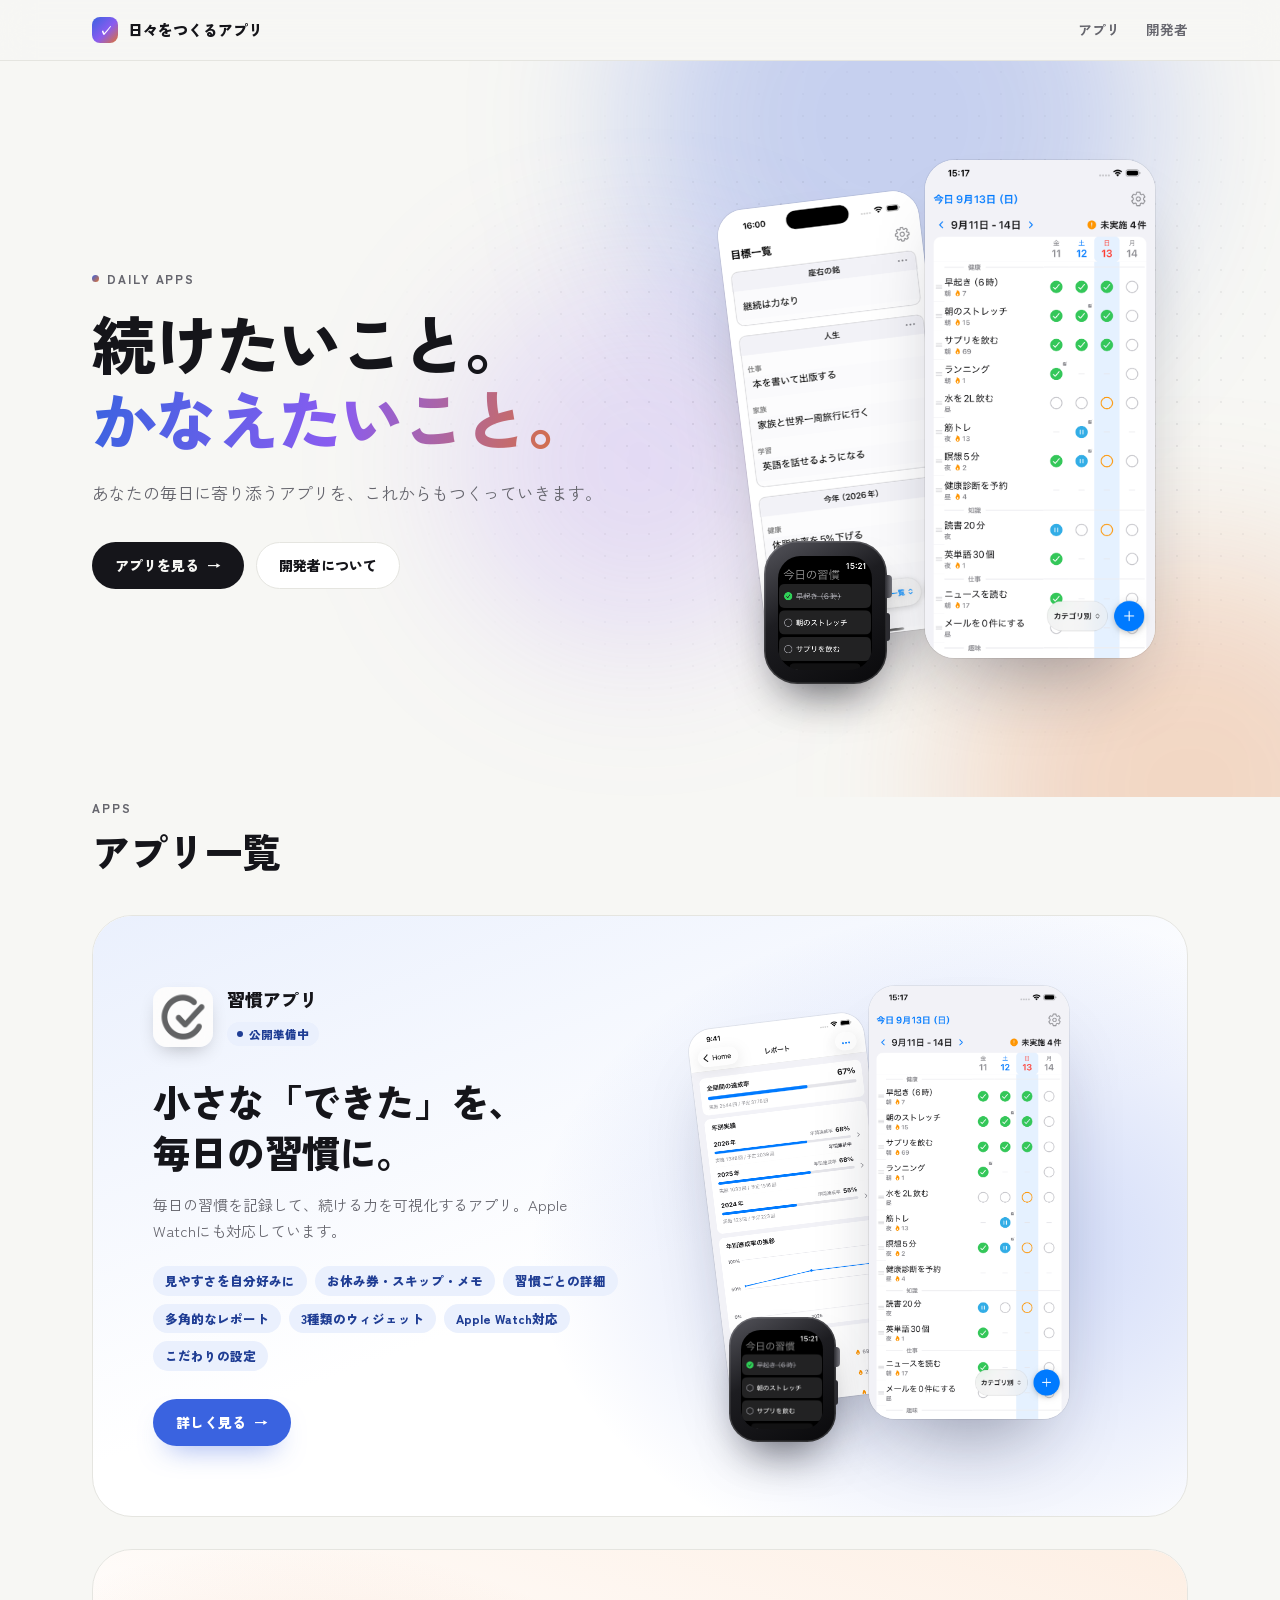
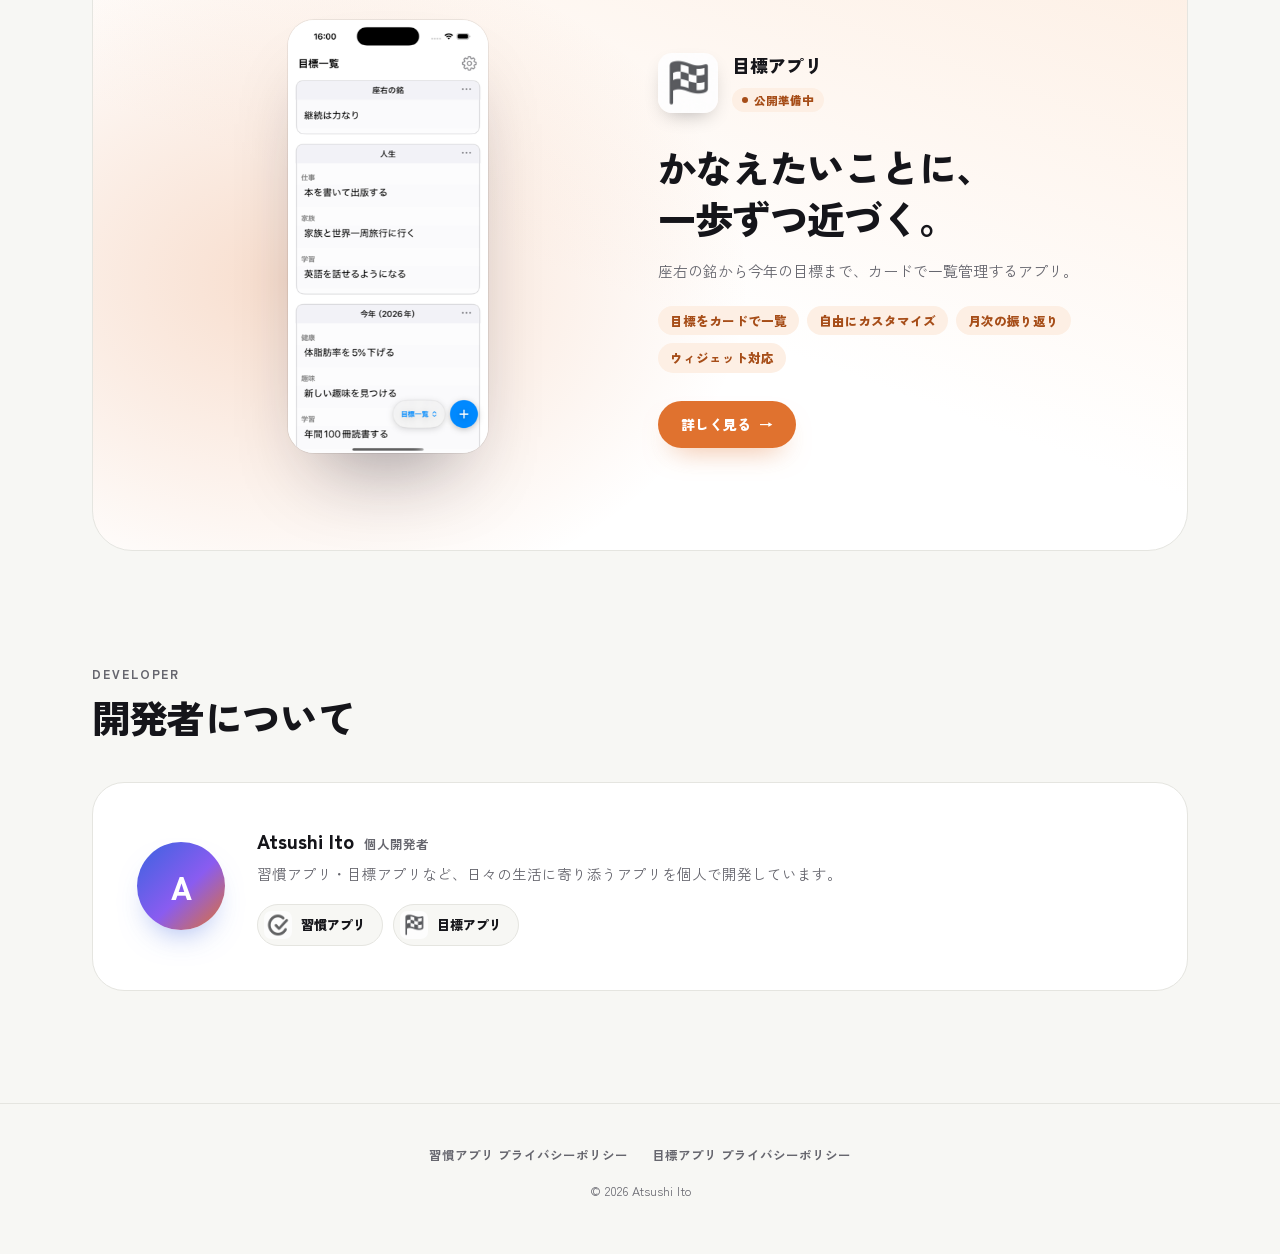
==== commit feaf24d3: "Redesign the showcase site and rewrite the Habit page around its selling points Top page: large hero" ====
--- a/index.html
+++ b/index.html
@@ -13,41 +13,61 @@
 <body>
 
 <header class="site-header">
-  <div class="container inner">
-    <a class="logo" href="index.html"><span class="mark">✓</span>日々をつくるアプリ</a>
-    <nav><a href="#apps">アプリ一覧 ↓</a></nav>
+  <div class="container site-header__inner">
+    <a class="logo" href="./"><span class="logo__mark" aria-hidden="true">✓</span>日々をつくるアプリ</a>
+    <nav class="site-nav" aria-label="メイン">
+      <a href="#apps">アプリ</a>
+      <a href="#developer">開発者</a>
+    </nav>
   </div>
 </header>
 
-<section class="hero">
-  <span class="blob blob--a"></span>
-  <span class="blob blob--b"></span>
-  <div class="container content">
-    <p class="lead">続けたいこと。かなえたいこと。あなたの毎日に寄り添うアプリを、これからもつくっていきます。</p>
-  </div>
-</section>
+<main>
+  <section class="hero">
+    <div class="hero__bg" aria-hidden="true">
+      <span class="orb orb--habit"></span>
+      <span class="orb orb--violet"></span>
+      <span class="orb orb--goal"></span>
+    </div>
+    <div class="container hero__inner">
+      <div class="hero__text reveal">
+        <p class="eyebrow eyebrow--dot">Daily Apps</p>
+        <h1 class="hero__title">続けたいこと。<br><span class="grad">かなえたいこと。</span></h1>
+        <p class="hero__lead">あなたの毎日に寄り添うアプリを、これからもつくっていきます。</p>
+        <div class="actions">
+          <a class="btn btn-dark" href="#apps">アプリを見る<span class="arrow" aria-hidden="true">→</span></a>
+          <a class="btn btn-ghost" href="#developer">開発者について</a>
+        </div>
+      </div>
+      <div id="hero-visual" class="hero__visual reveal"></div>
+    </div>
+  </section>
 
-<div id="apps" class="container section-heading reveal">
-  <h2>アプリ一覧</h2>
-</div>
-<div class="container">
-  <div id="app-grid" class="app-grid" aria-live="polite"></div>
-</div>
+  <section id="apps" class="container">
+    <div class="section-head reveal">
+      <p class="eyebrow">Apps</p>
+      <h2>アプリ一覧</h2>
+    </div>
+    <div id="app-grid" class="bands" aria-live="polite"></div>
+  </section>
 
-<hr class="divider">
+  <section id="developer" class="section container">
+    <div class="section-head reveal">
+      <p class="eyebrow">Developer</p>
+      <h2>開発者について</h2>
+    </div>
+    <div class="developer-card reveal">
+      <div class="developer-avatar" aria-hidden="true">A</div>
+      <div>
+        <h3>Atsushi Ito<span class="developer-role">個人開発者</span></h3>
+        <p>習慣アプリ・目標アプリなど、日々の生活に寄り添うアプリを個人で開発しています。</p>
+        <div id="developer-apps" class="developer-apps"></div>
+      </div>
+    </div>
+  </section>
+</main>
 
-<section class="container developer reveal">
-  <div class="section-heading"><h2>開発者について</h2></div>
-  <div class="developer-card">
-    <div class="developer-avatar" aria-hidden="true">A</div>
-    <div>
-      <h3>Atsushi Ito</h3>
-      <p>習慣アプリ・目標アプリなど、日々の生活に寄り添うアプリを個人で開発しています。</p>
-    </div>
-  </div>
-</section>
-
-<footer>
+<footer class="site-footer">
   <div class="container">
     <div class="footer-links">
       <a href="https://atsushi-ito6.github.io/habit-tracker-privacy/">習慣アプリ プライバシーポリシー</a>
@@ -60,7 +80,13 @@
 <script src="assets/apps-data.js"></script>
 <script src="assets/site.js"></script>
 <script>
+  document.getElementById("hero-visual").innerHTML = stackHtml({
+    back: "assets/goal-01_list.png",
+    main: "assets/habit-01_home.png",
+    watch: "assets/habit-05_watch.png"
+  }, true);
   renderAppGrid(document.getElementById("app-grid"));
+  renderDeveloperApps(document.getElementById("developer-apps"));
   initReveal();
 </script>
 
--- a/assets/site.css
+++ b/assets/site.css
@@ -1,21 +1,67 @@
 :root {
-  --bg: #fafaf9;
+  --bg: #f7f7f4;
   --surface: #ffffff;
-  --text: #1a1a1d;
-  --text-muted: #6d6d72;
-  --border: #ececea;
+  --surface-2: #f0f0ec;
+  --text: #15151a;
+  --text-muted: #66666e;
+  --border: #e5e5e0;
+  --dot: rgba(20, 20, 30, 0.1);
+  --header-bg: rgba(247, 247, 244, 0.78);
+
   --habit: #3a63e0;
+  --habit-2: #8a5cf0;
   --habit-ink: #1f3d94;
   --habit-tint: #eaf0fd;
+  --habit-glow: rgba(58, 99, 224, 0.26);
+  --habit-glow-strong: rgba(58, 99, 224, 0.62);
   --goal: #e0722f;
+  --goal-2: #f0a830;
   --goal-ink: #a64d18;
   --goal-tint: #fdefe4;
+  --goal-glow: rgba(224, 114, 47, 0.24);
+  --goal-glow-strong: rgba(224, 114, 47, 0.58);
+
+  --accent: var(--habit);
+  --accent-2: var(--habit-2);
+  --accent-ink: var(--habit-ink);
+  --accent-tint: var(--habit-tint);
+  --accent-glow: var(--habit-glow);
+  --accent-glow-strong: var(--habit-glow-strong);
+
   --focus: #3a63e0;
-  --shadow: 0 24px 48px -24px rgba(20, 20, 30, 0.35);
+  --shadow-lg: 0 44px 80px -34px rgba(18, 22, 44, 0.42);
+  --shadow-md: 0 22px 44px -26px rgba(18, 22, 44, 0.3);
+  --device-ring: rgba(0, 0, 0, 0.07);
+
+  /* A 44mm Apple Watch case is ~0.535x the width of an iPhone screen; keep watch shots at real scale. */
+  --watch-scale: 0.535;
+
+  --max: 1160px;
+  --gutter: clamp(18px, 4vw, 32px);
+  --edge: max(var(--gutter), calc((100vw - var(--max)) / 2 + var(--gutter)));
+  --ease: cubic-bezier(0.2, 0.7, 0.2, 1);
+}
+
+.accent-habit {
+  --accent: var(--habit);
+  --accent-2: var(--habit-2);
+  --accent-ink: var(--habit-ink);
+  --accent-tint: var(--habit-tint);
+  --accent-glow: var(--habit-glow);
+  --accent-glow-strong: var(--habit-glow-strong);
+}
+.accent-goal {
+  --accent: var(--goal);
+  --accent-2: var(--goal-2);
+  --accent-ink: var(--goal-ink);
+  --accent-tint: var(--goal-tint);
+  --accent-glow: var(--goal-glow);
+  --accent-glow-strong: var(--goal-glow-strong);
 }
 
 * { box-sizing: border-box; }
 html { scroll-behavior: smooth; }
+[hidden] { display: none !important; }
 
 body {
   margin: 0;
@@ -29,167 +75,100 @@
 
 a { color: inherit; }
 img { display: block; max-width: 100%; }
-button { font: inherit; }
+button { font: inherit; color: inherit; }
+h1, h2, h3 { margin: 0; }
 
 :focus-visible {
   outline: 2.5px solid var(--focus);
   outline-offset: 3px;
-  border-radius: 4px;
+  border-radius: 6px;
 }
 
 .container {
-  max-width: 1120px;
-  margin: 0 auto;
-  padding: 0 28px;
-}
+  max-width: var(--max);
+  margin-inline: auto;
+  padding-inline: var(--gutter);
+}
+
+main { padding-bottom: clamp(64px, 9vw, 112px); }
+.section { padding-top: clamp(64px, 9vw, 112px); }
+[id] { scroll-margin-top: 84px; }
 
 .reveal {
   opacity: 0;
-  transform: translateY(20px);
-  transition: opacity 0.6s ease, transform 0.6s ease;
-}
-.reveal.is-visible { opacity: 1; transform: translateY(0); }
-@media (prefers-reduced-motion: reduce) {
-  .reveal { opacity: 1; transform: none; transition: none; }
-  html { scroll-behavior: auto; }
-}
-
-/* Header */
-header.site-header {
-  position: sticky;
-  top: 0;
-  z-index: 50;
-  background: rgba(250, 250, 249, 0.82);
-  backdrop-filter: blur(14px);
-  -webkit-backdrop-filter: blur(14px);
-  border-bottom: 1px solid var(--border);
-}
-.site-header .inner {
-  display: flex;
-  align-items: center;
+  transform: translateY(24px);
+  transition: opacity 0.7s var(--ease), transform 0.7s var(--ease);
+}
+.reveal.is-visible { opacity: 1; transform: none; }
+
+/* ---- Type ---- */
+.eyebrow {
+  margin: 0;
+  font-size: 12px;
+  font-weight: 800;
+  letter-spacing: 0.16em;
+  text-transform: uppercase;
+  color: var(--text-muted);
+}
+.section-head { margin-bottom: clamp(24px, 4vw, 40px); }
+.section-head h2 {
+  font-size: clamp(26px, 3.6vw, 38px);
+  font-weight: 900;
+  letter-spacing: -0.01em;
+  line-height: 1.3;
+  margin-top: 8px;
+}
+.section-head--row {
+  display: flex;
+  align-items: flex-end;
   justify-content: space-between;
-  padding: 16px 0;
   gap: 16px;
-  flex-wrap: wrap;
-}
-.logo {
-  display: flex;
-  align-items: center;
-  gap: 9px;
-  font-weight: 700;
-  font-size: 15px;
-  letter-spacing: -0.01em;
+}
+.grad {
+  background: linear-gradient(100deg, var(--habit) 0%, var(--habit-2) 50%, var(--goal) 100%);
+  -webkit-background-clip: text;
+  background-clip: text;
+  color: transparent;
+}
+
+/* ---- Buttons & pills ---- */
+.actions { display: flex; flex-wrap: wrap; gap: 12px; align-items: center; }
+.btn {
+  display: inline-flex;
+  align-items: center;
+  gap: 8px;
+  font-size: 14px;
+  font-weight: 800;
+  line-height: 1.2;
   text-decoration: none;
-}
-.logo .mark {
-  width: 24px;
-  height: 24px;
-  border-radius: 8px;
-  background: linear-gradient(135deg, var(--habit), var(--goal));
+  padding: 14px 22px;
+  border-radius: 999px;
+  border: 1px solid transparent;
+  transition: transform 0.25s var(--ease), box-shadow 0.25s var(--ease), background 0.25s;
+}
+.btn:hover { transform: translateY(-2px); }
+.btn .arrow { transition: transform 0.25s var(--ease); }
+.btn:hover .arrow { transform: translateX(3px); }
+.btn-dark { background: var(--text); color: var(--bg); box-shadow: var(--shadow-md); }
+.btn-ghost { background: var(--surface); color: var(--text); border-color: var(--border); }
+.btn-ghost:hover { border-color: var(--text-muted); }
+.btn-accent {
+  background: var(--accent);
   color: #fff;
-  display: inline-flex;
-  align-items: center;
-  justify-content: center;
-  font-size: 13px;
-  line-height: 1;
-  flex-shrink: 0;
-}
-.site-header nav a {
-  font-size: 13px;
-  color: var(--text-muted);
-  text-decoration: none;
-  font-weight: 700;
-}
-.site-header nav a:hover { color: var(--text); }
-
-/* Hero (short) */
-.hero {
-  position: relative;
-  padding: 40px 0 36px;
-  text-align: center;
-  overflow: hidden;
-}
-.hero .blob {
-  position: absolute;
-  border-radius: 50%;
-  filter: blur(70px);
-  opacity: 0.3;
-  z-index: 0;
-  pointer-events: none;
-}
-.hero .blob--a { width: 320px; height: 320px; background: var(--habit); top: -140px; left: -120px; }
-.hero .blob--b { width: 300px; height: 300px; background: var(--goal); top: -120px; right: -140px; }
-.hero .content { position: relative; z-index: 1; max-width: 640px; margin: 0 auto; }
-.hero .lead {
-  font-size: clamp(14px, 2vw, 16px);
-  color: var(--text-muted);
-  margin: 0;
-}
-
-/* Section headings */
-.section-heading {
-  display: flex;
-  align-items: baseline;
-  justify-content: space-between;
-  padding: 4px 0 20px;
-}
-.section-heading h2 { font-size: 20px; font-weight: 900; margin: 0; }
-
-/* App grid (top page) */
-.app-grid {
-  display: grid;
-  grid-template-columns: 1fr;
-  gap: 20px;
-  padding-bottom: 12px;
-}
-@media (min-width: 640px) {
-  .app-grid { grid-template-columns: repeat(2, 1fr); }
-}
-@media (min-width: 980px) {
-  .app-grid { grid-template-columns: repeat(3, 1fr); }
-}
-
-.app-card {
-  background: var(--surface);
-  border: 1px solid var(--border);
-  border-radius: 24px;
-  padding: 24px;
-  display: flex;
-  flex-direction: column;
-  gap: 14px;
-  transition: transform 0.25s ease, box-shadow 0.25s ease;
-}
-.app-card:hover { transform: translateY(-4px); box-shadow: var(--shadow); }
-
-.app-card-top {
-  display: flex;
-  align-items: flex-start;
-  gap: 14px;
-}
-.app-card-top a.icon-link { flex-shrink: 0; border-radius: 14px; }
-.app-card-top img.app-icon {
-  width: 56px;
-  height: 56px;
-  border-radius: 14px;
-  box-shadow: 0 4px 14px rgba(0, 0, 0, 0.12);
-}
-.app-card-name-wrap { min-width: 0; }
-.app-card-name-wrap a.name-link {
-  text-decoration: none;
-  font-size: 17px;
-  font-weight: 800;
-  color: var(--text);
-}
-.app-card-name-wrap a.name-link:hover { text-decoration: underline; }
+  box-shadow: 0 14px 28px -14px var(--accent-glow-strong);
+}
+
 .status-pill {
   display: inline-flex;
   align-items: center;
   gap: 6px;
   font-size: 11.5px;
   font-weight: 800;
+  line-height: 1.4;
   padding: 4px 10px;
   border-radius: 999px;
-  margin-top: 6px;
+  color: var(--accent-ink);
+  background: var(--accent-tint);
 }
 .status-pill::before {
   content: "";
@@ -198,302 +177,868 @@
   border-radius: 50%;
   background: currentColor;
 }
-.accent-habit .status-pill { color: var(--habit-ink); background: var(--habit-tint); }
-.accent-goal .status-pill { color: var(--goal-ink); background: var(--goal-tint); }
-
-.app-card p.short-desc {
-  font-size: 14px;
+
+.platforms {
+  list-style: none;
+  padding: 0;
+  margin: 0 0 28px;
+  display: flex;
+  flex-wrap: wrap;
+  gap: 8px;
+}
+.platform {
+  display: inline-flex;
+  align-items: center;
+  gap: 6px;
+  font-size: 12.5px;
+  font-weight: 800;
+  line-height: 1.4;
+  padding: 7px 13px;
+  border-radius: 999px;
+  background: var(--surface);
+  border: 1px solid var(--border);
+}
+.platform svg { color: var(--accent); flex-shrink: 0; }
+
+.app-id { display: flex; align-items: center; gap: 14px; }
+.app-id .app-icon {
+  width: 60px;
+  height: 60px;
+  border-radius: 14px;
+  box-shadow: 0 8px 20px -8px rgba(0, 0, 0, 0.3);
+  flex-shrink: 0;
+}
+.app-id__name { font-size: 18px; font-weight: 900; line-height: 1.3; margin-bottom: 4px; }
+
+/* ---- Header ---- */
+.site-header {
+  position: sticky;
+  top: 0;
+  z-index: 50;
+  background: var(--header-bg);
+  backdrop-filter: saturate(1.5) blur(16px);
+  -webkit-backdrop-filter: saturate(1.5) blur(16px);
+  border-bottom: 1px solid var(--border);
+}
+.site-header__inner {
+  display: flex;
+  align-items: center;
+  justify-content: space-between;
+  gap: 16px;
+  min-height: 60px;
+}
+.logo {
+  display: flex;
+  align-items: center;
+  gap: 10px;
+  font-weight: 900;
+  font-size: 15px;
+  text-decoration: none;
+}
+.logo__mark {
+  width: 26px;
+  height: 26px;
+  border-radius: 8px;
+  background: linear-gradient(135deg, var(--habit), var(--habit-2) 55%, var(--goal));
+  color: #fff;
+  display: inline-grid;
+  place-items: center;
+  font-size: 13px;
+  line-height: 1;
+}
+.site-nav { display: flex; gap: clamp(14px, 3vw, 26px); }
+.site-nav a {
+  font-size: 13.5px;
+  font-weight: 700;
   color: var(--text-muted);
-  margin: 0;
-  flex-grow: 1;
-}
-
-.app-card-actions {
-  display: flex;
-  align-items: center;
-  gap: 14px;
-  flex-wrap: wrap;
-}
-.btn {
+  text-decoration: none;
+}
+.site-nav a:hover { color: var(--text); }
+
+/* ---- Devices ---- */
+.device { display: block; }
+.device--phone {
+  border-radius: 13% / 6%;
+  overflow: hidden;
+  background: var(--surface);
+  box-shadow: 0 0 0 1px var(--device-ring), var(--shadow-lg);
+}
+.device--phone img {
+  width: 100%;
+  aspect-ratio: 1284 / 2778;
+  object-fit: cover;
+  object-position: top;
+}
+/* Apple Watch: dark case with a digital crown; the screen keeps the watch screenshot's own ratio.
+ * The bezel is the screen's margin, not the case's padding: percentage padding would resolve
+ * against the case's container (e.g. the whole stack) and crush the screen. */
+.device--watch {
+  position: relative;
+  display: flow-root;
+  border-radius: 27% / 23%;
+  background: linear-gradient(150deg, #55555c 0%, #1d1d21 42%, #09090b 100%);
+  box-shadow: inset 0 0 0 1.5px rgba(255, 255, 255, 0.16), 0 26px 44px -18px rgba(8, 8, 18, 0.6);
+}
+.device--watch::after {
+  content: "";
+  position: absolute;
+  right: -4.5%;
+  top: 24%;
+  width: 5.5%;
+  height: 16%;
+  border-radius: 0 4px 4px 0;
+  background: linear-gradient(90deg, #2c2c31, #75757c);
+}
+.device--watch::before {
+  content: "";
+  position: absolute;
+  right: -2.6%;
+  top: 50%;
+  width: 3.2%;
+  height: 20%;
+  border-radius: 0 3px 3px 0;
+  background: #2c2c31;
+}
+.watch-screen {
+  display: block;
+  margin: 12%;
+  border-radius: 24% / 20%;
+  overflow: hidden;
+  background: #000;
+}
+.watch-screen img { width: 100%; aspect-ratio: 368 / 448; object-fit: cover; }
+
+/* Layered device visual */
+.stack {
+  position: relative;
+  width: 100%;
+  max-width: 420px;
+  margin-inline: auto;
+  aspect-ratio: 1 / 1.2;
+}
+.stack .device { position: absolute; transition: transform 0.6s var(--ease); }
+.stack__main { width: 50%; right: 6%; top: 2%; z-index: 2; }
+.stack__back { width: 44%; left: 4%; top: 9%; z-index: 1; transform: rotate(-7deg); }
+.stack__watch { width: calc(50% * var(--watch-scale)); left: 9%; bottom: 3%; z-index: 3; }
+.stack:not(.has-back) .stack__main { right: auto; left: 25%; }
+.stack.has-watch:not(.has-back) .stack__main { left: auto; right: 12%; }
+.stack.has-watch:not(.has-back) .stack__watch { left: 12%; }
+
+/* ---- Top page: hero ---- */
+.hero {
+  position: relative;
+  overflow: hidden;
+  isolation: isolate;
+  padding-block: clamp(40px, 7vw, 88px) clamp(56px, 8vw, 96px);
+}
+.hero__bg { position: absolute; inset: 0; z-index: -1; pointer-events: none; }
+.hero__bg::after {
+  content: "";
+  position: absolute;
+  inset: 0;
+  background-image: radial-gradient(var(--dot) 1px, transparent 1.2px);
+  background-size: 22px 22px;
+  -webkit-mask-image: radial-gradient(ellipse 60% 70% at 72% 45%, #000 10%, transparent 75%);
+  mask-image: radial-gradient(ellipse 60% 70% at 72% 45%, #000 10%, transparent 75%);
+}
+.orb {
+  position: absolute;
+  border-radius: 50%;
+  filter: blur(80px);
+  animation: orb-float 16s ease-in-out infinite;
+}
+.orb--habit { width: 520px; height: 520px; background: var(--habit-glow); top: -200px; right: 10%; }
+.orb--violet { width: 360px; height: 360px; background: rgba(138, 92, 240, 0.18); top: 30%; right: 36%; animation-duration: 20s; }
+.orb--goal { width: 460px; height: 460px; background: var(--goal-glow); bottom: -220px; right: -140px; animation-direction: reverse; }
+@keyframes orb-float {
+  0%, 100% { transform: translate(0, 0); }
+  50% { transform: translate(-36px, 28px); }
+}
+.hero__inner { display: grid; gap: 48px; align-items: center; }
+.hero__title {
+  font-size: clamp(38px, 5.4vw, 64px);
+  font-weight: 900;
+  line-height: 1.16;
+  letter-spacing: -0.03em;
+  margin: 16px 0 24px;
+}
+.hero__lead {
+  font-size: clamp(15px, 1.6vw, 17px);
+  color: var(--text-muted);
+  max-width: 30em;
+  margin: 0 0 34px;
+}
+.hero__visual .stack { max-width: 460px; }
+.eyebrow--dot { display: inline-flex; align-items: center; gap: 8px; }
+.eyebrow--dot::before {
+  content: "";
+  width: 7px;
+  height: 7px;
+  border-radius: 50%;
+  background: linear-gradient(135deg, var(--habit), var(--goal));
+}
+@media (min-width: 900px) {
+  .hero__inner { grid-template-columns: 1.1fr 0.9fr; }
+}
+
+/* ---- Top page: app bands ---- */
+.bands { display: grid; gap: clamp(20px, 3vw, 32px); }
+.app-band {
+  position: relative;
+  isolation: isolate;
+  overflow: hidden;
+  display: grid;
+  gap: 36px;
+  align-items: center;
+  padding: clamp(28px, 5vw, 60px);
+  border-radius: clamp(28px, 4vw, 40px);
+  background: var(--surface);
+  border: 1px solid var(--border);
+}
+.app-band::before {
+  content: "";
+  position: absolute;
+  inset: 0;
+  z-index: -1;
+  background:
+    radial-gradient(60% 80% at 82% 55%, var(--accent-glow), transparent 70%),
+    linear-gradient(160deg, var(--accent-tint), transparent 55%);
+}
+.app-band--reverse::before {
+  background:
+    radial-gradient(60% 80% at 18% 55%, var(--accent-glow), transparent 70%),
+    linear-gradient(200deg, var(--accent-tint), transparent 55%);
+}
+.app-band__tagline {
+  font-size: clamp(26px, 3.4vw, 38px);
+  font-weight: 900;
+  line-height: 1.35;
+  letter-spacing: -0.02em;
+  margin: 28px 0 14px;
+}
+.app-band__desc { font-size: 15px; color: var(--text-muted); margin: 0 0 22px; max-width: 30em; }
+.app-band__visual { display: block; }
+.app-band__visual .stack { max-width: 400px; }
+.app-band__visual:hover .stack__back { transform: rotate(-10deg) translateX(-4%); }
+.app-band__visual:hover .stack__watch { transform: translateY(-6%); }
+@media (min-width: 900px) {
+  .app-band { grid-template-columns: 1fr 1fr; }
+  .app-band--reverse .app-band__visual { order: -1; }
+}
+
+/* ---- Top page: developer ---- */
+.developer-card {
+  display: grid;
+  grid-template-columns: auto 1fr;
+  gap: clamp(18px, 3vw, 32px);
+  align-items: center;
+  padding: clamp(24px, 4vw, 44px);
+  border-radius: clamp(24px, 3vw, 32px);
+  background: var(--surface);
+  border: 1px solid var(--border);
+}
+.developer-avatar {
+  width: clamp(64px, 9vw, 88px);
+  height: clamp(64px, 9vw, 88px);
+  border-radius: 50%;
+  background: linear-gradient(135deg, var(--habit), var(--habit-2) 55%, var(--goal));
+  color: #fff;
+  display: grid;
+  place-items: center;
+  font-size: clamp(24px, 3.4vw, 32px);
+  font-weight: 900;
+  box-shadow: 0 16px 32px -16px rgba(58, 99, 224, 0.6);
+}
+.developer-card h3 { font-size: 20px; font-weight: 900; line-height: 1.4; }
+.developer-role { font-size: 12.5px; font-weight: 700; color: var(--text-muted); margin-left: 10px; }
+.developer-card p { color: var(--text-muted); margin: 6px 0 18px; font-size: 14.5px; }
+.developer-apps { display: flex; flex-wrap: wrap; gap: 10px; }
+.developer-apps a {
   display: inline-flex;
   align-items: center;
-  gap: 6px;
+  gap: 9px;
+  padding: 6px 16px 6px 6px;
+  border-radius: 999px;
+  border: 1px solid var(--border);
+  background: var(--bg);
   font-size: 13px;
   font-weight: 800;
   text-decoration: none;
-  padding: 10px 16px;
-  border-radius: 999px;
-  border: 1px solid var(--border);
-  color: var(--text);
-}
-.btn:hover { border-color: var(--text-muted); }
-.btn-primary.accent-habit { background: var(--habit); color: #fff; border-color: var(--habit); }
-.btn-primary.accent-goal { background: var(--goal); color: #fff; border-color: var(--goal); }
-.link-arrow {
-  font-size: 13px;
-  font-weight: 800;
-  text-decoration: none;
-}
-.accent-habit .link-arrow { color: var(--habit-ink); }
-.accent-goal .link-arrow { color: var(--goal-ink); }
-
-/* Developer section */
-.developer {
-  padding: 12px 0 8px;
-}
-.developer-card {
-  background: var(--surface);
-  border: 1px solid var(--border);
-  border-radius: 20px;
-  padding: 26px 28px;
-  display: flex;
-  align-items: center;
-  gap: 18px;
-  flex-wrap: wrap;
-}
-.developer-avatar {
-  width: 52px;
-  height: 52px;
-  border-radius: 50%;
-  background: linear-gradient(135deg, var(--habit), var(--goal));
-  color: #fff;
-  display: inline-flex;
-  align-items: center;
-  justify-content: center;
-  font-weight: 800;
-  font-size: 18px;
-  flex-shrink: 0;
-}
-.developer-card h3 { margin: 0 0 4px; font-size: 16px; font-weight: 800; }
-.developer-card p { margin: 0; font-size: 14px; color: var(--text-muted); }
-
-hr.divider { border: none; border-top: 1px solid var(--border); margin: 0; }
-
-/* Footer */
-footer {
-  padding: 48px 0 56px;
+  transition: border-color 0.2s;
+}
+.developer-apps a:hover { border-color: var(--accent); }
+.developer-apps img { width: 28px; height: 28px; border-radius: 7px; }
+@media (max-width: 560px) {
+  .developer-card { grid-template-columns: 1fr; }
+}
+
+/* ---- Footer ---- */
+.site-footer {
+  border-top: 1px solid var(--border);
+  padding-block: 40px 52px;
   text-align: center;
   font-size: 12.5px;
   color: var(--text-muted);
 }
-footer .footer-links {
+.footer-links {
   display: flex;
   justify-content: center;
-  gap: 22px;
+  gap: 8px 24px;
   flex-wrap: wrap;
-  margin-bottom: 16px;
-}
-footer a { text-decoration: none; color: var(--text-muted); font-weight: 700; }
-footer a:hover { color: var(--text); }
-
-/* ---- Detail page ---- */
+  margin-bottom: 14px;
+}
+.footer-links a { text-decoration: none; font-weight: 700; }
+.footer-links a:hover { color: var(--text); }
+.site-footer p { margin: 0; }
+
+/* ---- Detail page: hero ---- */
+.app-hero {
+  position: relative;
+  isolation: isolate;
+  overflow: hidden;
+  padding-block: 24px clamp(56px, 8vw, 96px);
+}
+.app-hero::before {
+  content: "";
+  position: absolute;
+  inset: 0;
+  z-index: -1;
+  background:
+    radial-gradient(50% 60% at 78% 42%, var(--accent-glow), transparent 70%),
+    radial-gradient(35% 45% at 4% 100%, var(--accent-glow), transparent 70%),
+    linear-gradient(180deg, var(--accent-tint) 0%, transparent 75%);
+}
+.app-hero__inner { display: grid; gap: 44px; align-items: center; }
 .back-link {
-  display: inline-flex;
-  align-items: center;
-  gap: 6px;
+  display: inline-block;
   font-size: 13px;
   font-weight: 700;
   color: var(--text-muted);
   text-decoration: none;
-  padding: 20px 0 0;
+  margin-bottom: 28px;
 }
 .back-link:hover { color: var(--text); }
-
-.detail-overview {
-  padding: 28px 0 40px;
-  display: flex;
-  gap: 22px;
-  align-items: flex-start;
+.app-hero__tagline {
+  font-size: clamp(32px, 4.8vw, 54px);
+  font-weight: 900;
+  line-height: 1.24;
+  letter-spacing: -0.03em;
+  margin: 28px 0 18px;
+}
+.app-hero__desc { font-size: 15.5px; color: var(--text-muted); max-width: 32em; margin: 0 0 24px; }
+@media (min-width: 900px) {
+  .app-hero__inner { grid-template-columns: 1.05fr 0.95fr; }
+}
+
+/* ---- Detail page: features ---- */
+.features {
+  list-style: none;
+  margin: 0;
+  padding: 0;
+  display: grid;
+  gap: 16px;
+  grid-template-columns: 1fr;
+}
+@media (min-width: 640px) { .features { grid-template-columns: repeat(2, 1fr); } }
+@media (min-width: 980px) { .features { grid-template-columns: repeat(var(--cols, 3), 1fr); } }
+.feature {
+  position: relative;
+  overflow: hidden;
+  padding: 28px 26px 30px;
+  border-radius: 24px;
+  background: var(--surface);
+  border: 1px solid var(--border);
+  transition: transform 0.3s var(--ease), box-shadow 0.3s var(--ease);
+}
+.feature:hover { transform: translateY(-4px); box-shadow: var(--shadow-md); }
+.feature::before {
+  content: "";
+  position: absolute;
+  inset: 0 0 auto 0;
+  height: 3px;
+  background: linear-gradient(90deg, var(--accent), var(--accent-2), transparent);
+}
+.feature__num {
+  display: inline-block;
+  font-size: 13px;
+  font-weight: 900;
+  letter-spacing: 0.08em;
+  color: var(--accent);
+}
+.feature h3 { font-size: 17px; font-weight: 900; line-height: 1.5; margin: 10px 0 8px; }
+.feature p { margin: 0; font-size: 14px; color: var(--text-muted); line-height: 1.85; }
+
+/* ---- Top page: selling-point chips ---- */
+.chips {
+  list-style: none;
+  padding: 0;
+  margin: 0 0 28px;
+  display: flex;
   flex-wrap: wrap;
-}
-.detail-overview img.app-icon {
-  width: 84px;
-  height: 84px;
-  border-radius: 20px;
-  box-shadow: 0 8px 24px rgba(0, 0, 0, 0.14);
+  gap: 8px;
+}
+.chips li {
+  font-size: 12.5px;
+  font-weight: 800;
+  line-height: 1.4;
+  padding: 6px 12px;
+  border-radius: 999px;
+  background: var(--accent-tint);
+  color: var(--accent-ink);
+}
+
+/* ---- Detail page: feature highlights ---- */
+.feature-index {
+  list-style: none;
+  padding: 0;
+  margin: -8px 0 clamp(48px, 7vw, 80px);
+  display: flex;
+  flex-wrap: wrap;
+  gap: 8px;
+}
+.feature-index a {
+  display: inline-block;
+  font-size: 13px;
+  font-weight: 800;
+  text-decoration: none;
+  padding: 8px 15px;
+  border-radius: 999px;
+  background: var(--surface);
+  border: 1px solid var(--border);
+  transition: border-color 0.2s, color 0.2s;
+}
+.feature-index a:hover { border-color: var(--accent); color: var(--accent-ink); }
+.highlights { display: grid; gap: clamp(80px, 12vw, 144px); }
+.highlight { display: grid; gap: 44px; align-items: center; }
+.highlight__title {
+  font-size: clamp(28px, 3.8vw, 44px);
+  font-weight: 900;
+  line-height: 1.32;
+  letter-spacing: -0.02em;
+  margin: 12px 0 18px;
+}
+.highlight__lead { font-size: 15.5px; color: var(--text-muted); margin: 0 0 26px; max-width: 32em; }
+.points { list-style: none; padding: 0; margin: 0; display: grid; gap: 14px; max-width: 34em; }
+.points li { position: relative; padding-left: 34px; font-size: 14.5px; line-height: 1.75; }
+.points li::before {
+  content: "";
+  position: absolute;
+  left: 0;
+  top: 2px;
+  width: 22px;
+  height: 22px;
+  border-radius: 50%;
+  background: var(--accent-tint);
+}
+.points li::after {
+  content: "";
+  position: absolute;
+  left: 8.5px;
+  top: 7px;
+  width: 5px;
+  height: 10px;
+  border: solid var(--accent);
+  border-width: 0 2.2px 2.2px 0;
+  transform: rotate(45deg);
+}
+.points strong { display: block; font-size: 15.5px; font-weight: 900; margin-bottom: 2px; }
+.highlight__note { margin: 22px 0 0; font-size: 12.5px; color: var(--text-muted); max-width: 34em; }
+.highlight__visual { position: relative; isolation: isolate; display: flex; justify-content: center; }
+.highlight__visual::before {
+  content: "";
+  position: absolute;
+  inset: 4% 0;
+  z-index: -1;
+  border-radius: 50%;
+  background: radial-gradient(closest-side, var(--accent-glow), transparent);
+}
+.solo { width: min(270px, 68%); }
+@media (min-width: 900px) {
+  .highlight { grid-template-columns: 1fr 1fr; gap: 72px; }
+  .highlight--reverse .highlight__visual { order: -1; }
+}
+
+.highlight--dark {
+  position: relative;
+  isolation: isolate;
+  overflow: hidden;
+  padding: clamp(32px, 6vw, 72px);
+  border-radius: clamp(28px, 4vw, 40px);
+  background: #0c0f1d;
+  color: #f3f4f8;
+}
+.highlight--dark::before {
+  content: "";
+  position: absolute;
+  inset: 0;
+  z-index: -1;
+  background:
+    radial-gradient(55% 70% at 75% 60%, var(--accent-glow-strong), transparent 72%),
+    radial-gradient(40% 50% at 0% 0%, rgba(255, 255, 255, 0.07), transparent 70%);
+}
+.highlight--dark.highlight--reverse::before {
+  background:
+    radial-gradient(55% 70% at 25% 60%, var(--accent-glow-strong), transparent 72%),
+    radial-gradient(40% 50% at 100% 0%, rgba(255, 255, 255, 0.07), transparent 70%);
+}
+.highlight--dark .highlight__visual::before { display: none; }
+.highlight--dark .eyebrow { color: rgba(255, 255, 255, 0.6); }
+.highlight--dark .highlight__lead,
+.highlight--dark .highlight__note { color: rgba(255, 255, 255, 0.72); }
+.highlight--dark .points li { color: rgba(255, 255, 255, 0.92); }
+.highlight--dark .points li::before { background: rgba(255, 255, 255, 0.14); }
+.highlight--dark .points li::after { border-color: #fff; }
+
+/* Rest pass / skip / note illustration (uses the app's status colors) */
+.kg { position: relative; width: min(400px, 100%); padding-block: 44px 64px; }
+.kg-card {
+  background: var(--surface);
+  border: 1px solid var(--border);
+  border-radius: 26px;
+  padding: 22px 20px 18px;
+  box-shadow: var(--shadow-lg);
+}
+.kg-head { display: flex; align-items: center; justify-content: space-between; gap: 12px; margin-bottom: 18px; }
+.kg-name { font-size: 16px; font-weight: 900; }
+.kg-streak { display: inline-flex; align-items: center; gap: 5px; font-size: 13px; font-weight: 800; color: #d97706; }
+.kg-week { display: grid; grid-template-columns: repeat(7, 1fr); gap: 4px; }
+.kg-day { display: flex; flex-direction: column; align-items: center; gap: 8px; }
+.kg-day small { font-size: 11.5px; font-weight: 700; color: var(--text-muted); }
+.kg-mark {
+  position: relative;
+  display: inline-block;
+  width: 30px;
+  height: 30px;
+  border-radius: 50%;
   flex-shrink: 0;
 }
-.detail-overview h1 { font-size: clamp(22px, 4vw, 30px); font-weight: 900; margin: 4px 0 8px; }
-.detail-overview .tagline { font-size: 15px; color: var(--text-muted); margin: 0 0 14px; max-width: 520px; }
-.detail-overview .actions { display: flex; gap: 12px; flex-wrap: wrap; align-items: center; }
-
-.detail-section { padding: 40px 0; }
-.detail-section h2 { font-size: 19px; font-weight: 900; margin: 0 0 20px; }
-
-.feature-list { list-style: none; padding: 0; margin: 0 0 8px; display: flex; flex-direction: column; gap: 10px; }
-.feature-list li { font-size: 14.5px; padding-left: 22px; position: relative; }
-.feature-list li::before {
-  content: "";
-  position: absolute; left: 0; top: 7px;
-  width: 7px; height: 7px; border-radius: 50%;
-}
-.accent-habit .feature-list li::before { background: var(--habit); }
-.accent-goal .feature-list li::before { background: var(--goal); }
-
-.shot-grid {
+.kg-mark--done { background: #34c759; }
+.kg-mark--done::after {
+  content: "";
+  position: absolute;
+  left: 11px;
+  top: 7px;
+  width: 6px;
+  height: 12px;
+  border: solid #fff;
+  border-width: 0 2.5px 2.5px 0;
+  transform: rotate(45deg);
+}
+.kg-mark--rest { background: #32ade6; }
+.kg-mark--rest::before,
+.kg-mark--rest::after {
+  content: "";
+  position: absolute;
+  top: 10px;
+  width: 3px;
+  height: 10px;
+  border-radius: 2px;
+  background: #fff;
+}
+.kg-mark--rest::before { left: 10.5px; }
+.kg-mark--rest::after { right: 10.5px; }
+.kg-mark--skip { border: 2px dashed #b4b4bc; }
+.kg-mark--today { border: 2.5px solid #ff9500; }
+.kg-legend {
+  display: flex;
+  flex-wrap: wrap;
+  gap: 6px 14px;
+  margin-top: 18px;
+  padding-top: 14px;
+  border-top: 1px solid var(--border);
+  font-size: 11.5px;
+  font-weight: 700;
+  color: var(--text-muted);
+}
+.kg-legend span { display: inline-flex; align-items: center; gap: 6px; }
+.kg-dot { width: 10px; height: 10px; border-radius: 50%; display: inline-block; }
+.kg-dot--done { background: #34c759; }
+.kg-dot--rest { background: #32ade6; }
+.kg-dot--skip { border: 1.5px dashed #b4b4bc; }
+.kg-float {
+  position: absolute;
+  display: flex;
+  align-items: center;
+  gap: 10px;
+  padding: 12px 16px;
+  border-radius: 18px;
+  background: var(--surface);
+  border: 1px solid var(--border);
+  box-shadow: var(--shadow-md);
+  font-size: 13px;
+  line-height: 1.5;
+}
+.kg-float b { display: block; font-weight: 900; }
+.kg-float small { display: block; font-size: 11.5px; color: var(--text-muted); font-weight: 700; }
+.kg-float--ticket { top: 0; right: 0; }
+.kg-float--memo { bottom: 0; left: 0; flex-direction: column; align-items: flex-start; gap: 6px; }
+.kg-tags { display: flex; flex-wrap: wrap; gap: 6px; }
+.kg-tag { font-size: 12px; font-weight: 800; padding: 3px 10px; border-radius: 999px; background: var(--surface-2); }
+@media (min-width: 900px) {
+  .kg-float--ticket { right: -6%; }
+  .kg-float--memo { left: -6%; }
+}
+
+.duo {
+  display: flex;
+  align-items: flex-end;
+  justify-content: center;
+  gap: 7%;
+  width: 100%;
+  max-width: 420px;
+  margin-inline: auto;
+}
+.duo .device--phone { width: 50%; box-shadow: 0 0 0 1px rgba(255, 255, 255, 0.1), 0 34px 70px -24px rgba(0, 0, 0, 0.8); }
+.duo .device--watch { width: calc(50% * var(--watch-scale)); flex-shrink: 0; }
+/* ---- Detail page: premium ---- */
+.premium {
+  position: relative;
+  isolation: isolate;
+  overflow: hidden;
+  padding: clamp(28px, 5vw, 60px);
+  border-radius: clamp(28px, 4vw, 40px);
+  background: var(--surface);
+  border: 1px solid var(--border);
+}
+.premium::before {
+  content: "";
+  position: absolute;
+  inset: 0;
+  z-index: -1;
+  background:
+    radial-gradient(45% 60% at 95% 0%, var(--accent-glow), transparent 70%),
+    radial-gradient(35% 50% at 70% 10%, rgba(138, 92, 240, 0.14), transparent 70%);
+}
+.premium__head { max-width: 40em; }
+.premium__head .highlight__lead { margin-bottom: 0; }
+.plan-types {
+  list-style: none;
+  padding: 0;
+  margin: 28px 0 32px;
   display: grid;
-  grid-template-columns: 1fr;
-  gap: 28px;
-}
-@media (min-width: 640px) {
-  .shot-grid { grid-template-columns: repeat(2, 1fr); }
-}
-@media (min-width: 980px) {
-  .shot-grid { grid-template-columns: repeat(3, 1fr); }
-}
-.shot {
+  gap: 12px;
+  grid-template-columns: repeat(auto-fit, minmax(190px, 1fr));
+}
+.plan-types li {
   display: flex;
   flex-direction: column;
-  gap: 12px;
-}
-.shot-frame {
+  gap: 2px;
+  padding: 16px 18px;
+  border-radius: 18px;
+  background: var(--bg);
+  border: 1px solid var(--border);
+}
+.plan-types strong { font-size: 15px; font-weight: 900; }
+.plan-types span { font-size: 12.5px; color: var(--text-muted); line-height: 1.6; }
+.premium .plan { background: var(--bg); }
+.premium .plan--premium {
+  background:
+    linear-gradient(var(--bg), var(--bg)) padding-box,
+    linear-gradient(135deg, var(--accent), var(--accent-2)) border-box;
+}
+
+/* ---- Detail page: screenshot gallery ---- */
+.gallery {
+  --shot-w: clamp(200px, 22vw, 256px);
+  display: flex;
+  gap: clamp(20px, 3vw, 36px);
+  overflow-x: auto;
+  scroll-snap-type: x mandatory;
+  scroll-padding-inline: var(--edge);
+  padding: 8px var(--edge) 28px;
+  scrollbar-width: none;
+}
+.gallery::-webkit-scrollbar { display: none; }
+.gallery:focus-visible { outline-offset: -4px; }
+.gallery__item {
+  flex: 0 0 var(--shot-w);
+  margin: 0;
+  scroll-snap-align: start;
+  display: flex;
+  flex-direction: column;
+  gap: 18px;
+}
+button.gallery__media {
+  width: 100%;
+  aspect-ratio: 1284 / 2778;
+  padding: 0;
+  border: 0;
+  background: none;
+  cursor: zoom-in;
+  display: flex;
+  align-items: center;
+  justify-content: center;
+  border-radius: 13% / 6%;
+}
+.gallery__media .device { transition: transform 0.35s var(--ease); }
+.gallery__media:hover .device { transform: translateY(-5px); }
+.gallery__media .device--phone { width: 100%; }
+.gallery__media .device--watch { width: calc(100% * var(--watch-scale)); }
+.gallery__item figcaption { font-size: 13.5px; color: var(--text-muted); line-height: 1.75; }
+.gallery-nav { display: flex; gap: 10px; flex-shrink: 0; }
+.icon-btn {
+  width: 44px;
+  height: 44px;
+  border-radius: 50%;
+  border: 1px solid var(--border);
+  background: var(--surface);
+  font-size: 16px;
+  font-weight: 800;
+  cursor: pointer;
+  transition: border-color 0.2s, opacity 0.2s;
+}
+.icon-btn:hover:not(:disabled) { border-color: var(--text-muted); }
+.icon-btn:disabled { opacity: 0.35; cursor: default; }
+
+/* ---- Detail page: plans ---- */
+.plans { display: grid; gap: 18px; }
+@media (min-width: 720px) { .plans { grid-template-columns: 1fr 1fr; } }
+.plan {
+  padding: clamp(24px, 3vw, 34px);
   border-radius: 28px;
-  background: linear-gradient(160deg, #2b2b2e, #0e0e10);
-  padding: 10px;
-  box-shadow: var(--shadow);
-}
-.shot-frame .screen {
-  border-radius: 20px;
-  overflow: hidden;
-  background: #fff;
-  aspect-ratio: 9 / 19.5;
-}
-.shot-frame .screen img { width: 100%; height: 100%; object-fit: cover; object-position: top; }
-button.shot-trigger {
-  border: none;
-  background: none;
-  padding: 0;
-  cursor: zoom-in;
-  display: block;
-  width: 100%;
-  border-radius: 28px;
-}
-.shot p.shot-caption { font-size: 13.5px; color: var(--text-muted); margin: 0; text-align: center; }
-
-.shot-frame.placeholder {
-  background: var(--surface);
-  border: 1.5px dashed var(--border);
-  cursor: default;
-}
-.shot-frame.placeholder .screen {
-  background: #f4f4f3;
-  display: flex;
-  align-items: center;
-  justify-content: center;
-  flex-direction: column;
-  gap: 10px;
-  padding: 20px;
-  text-align: center;
-}
-.shot-frame.placeholder .screen .ph-icon { font-size: 26px; opacity: 0.35; }
-.shot-frame.placeholder .screen .ph-label { font-size: 13px; font-weight: 700; color: var(--text-muted); }
-.shot-frame.placeholder .screen .ph-sub { font-size: 11.5px; color: var(--text-muted); opacity: 0.8; }
-
-.pricing-grid {
+  background: var(--surface);
+  border: 1px solid var(--border);
+}
+.plan--premium {
+  border: 1.5px solid transparent;
+  background:
+    linear-gradient(var(--surface), var(--surface)) padding-box,
+    linear-gradient(135deg, var(--accent), var(--accent-2)) border-box;
+  box-shadow: var(--shadow-md);
+}
+.plan__label { margin: 0; font-size: 11.5px; font-weight: 900; letter-spacing: 0.16em; text-transform: uppercase; color: var(--text-muted); }
+.plan--premium .plan__label { color: var(--accent); }
+.plan h3 { font-size: 20px; font-weight: 900; margin: 6px 0 20px; }
+.plan ul { list-style: none; margin: 0; padding: 0; display: flex; flex-direction: column; gap: 11px; }
+.plan li { position: relative; padding-left: 32px; font-size: 14.5px; line-height: 1.6; }
+.plan li::before {
+  content: "✓";
+  position: absolute;
+  left: 0;
+  top: 0;
+  width: 21px;
+  height: 21px;
+  border-radius: 50%;
   display: grid;
-  grid-template-columns: 1fr;
-  gap: 20px;
-}
-@media (min-width: 640px) {
-  .pricing-grid { grid-template-columns: 1fr 1fr; }
-}
-.pricing-card {
-  border: 1px solid var(--border);
-  border-radius: 20px;
-  padding: 22px 24px;
-  background: var(--surface);
-}
-.pricing-card h3 { margin: 0 0 14px; font-size: 14.5px; font-weight: 800; }
-.pricing-card ul { list-style: none; padding: 0; margin: 0; display: flex; flex-direction: column; gap: 9px; }
-.pricing-card li { font-size: 13.5px; padding-left: 20px; position: relative; }
-.pricing-card li::before {
-  content: "✓";
-  position: absolute; left: 0; top: 0;
-  font-size: 12px; font-weight: 800; color: var(--text-muted);
-}
-.pricing-plans { margin-top: 14px; font-size: 12.5px; color: var(--text-muted); }
-.pricing-note {
-  margin-top: 18px;
+  place-items: center;
+  font-size: 11px;
+  font-weight: 900;
+  line-height: 1;
+  background: var(--surface-2);
+  color: var(--text-muted);
+}
+.plan--premium li::before { background: linear-gradient(135deg, var(--accent), var(--accent-2)); color: #fff; }
+.plans-note {
+  margin: 18px 0 0;
   font-size: 12.5px;
   color: var(--text-muted);
-  background: #f4f4f3;
-  border-radius: 12px;
-  padding: 12px 16px;
-}
-
-.support-links { display: flex; flex-direction: column; gap: 10px; }
-.support-links a {
-  font-size: 14px;
-  font-weight: 700;
+}
+
+/* ---- Detail page: privacy & other apps ---- */
+.privacy-row {
+  display: flex;
+  flex-wrap: wrap;
+  align-items: center;
+  justify-content: space-between;
+  gap: 20px;
+  padding: clamp(24px, 3vw, 34px);
+  border-radius: 28px;
+  background: var(--surface);
+  border: 1px solid var(--border);
+}
+.privacy-row h2 { font-size: 20px; font-weight: 900; margin-top: 6px; }
+
+.mini-apps { display: grid; gap: 16px; }
+@media (min-width: 720px) { .mini-apps { grid-template-columns: repeat(2, 1fr); } }
+.mini-app {
+  display: flex;
+  align-items: center;
+  gap: 16px;
+  padding: 20px 24px 20px 20px;
+  border-radius: 24px;
+  background: var(--surface);
+  border: 1px solid var(--border);
   text-decoration: none;
-  color: var(--text);
-}
-.support-links a:hover { text-decoration: underline; }
-
-.other-apps-grid {
-  display: grid;
-  grid-template-columns: 1fr;
-  gap: 16px;
-}
-@media (min-width: 640px) {
-  .other-apps-grid { grid-template-columns: repeat(2, 1fr); }
-}
-
-/* Lightbox */
+  transition: transform 0.25s var(--ease), border-color 0.25s;
+}
+.mini-app:hover { transform: translateY(-3px); border-color: var(--accent); }
+.mini-app .app-icon { width: 56px; height: 56px; border-radius: 13px; flex-shrink: 0; }
+.mini-app__body { display: flex; flex-direction: column; gap: 2px; min-width: 0; flex: 1; }
+.mini-app__name { font-size: 16px; font-weight: 900; }
+.mini-app__desc { font-size: 13px; color: var(--text-muted); line-height: 1.6; }
+.mini-app .arrow { font-weight: 800; color: var(--accent); transition: transform 0.25s var(--ease); }
+.mini-app:hover .arrow { transform: translateX(3px); }
+
+.not-found { text-align: center; }
+
+/* ---- Lightbox ---- */
 .lightbox {
+  /* Phones fill the available height; the watch keeps its real size relative to that phone. */
+  --lb-phone-w: min(380px, 86vw, calc(74vh * 1284 / 2778));
   position: fixed;
   inset: 0;
   z-index: 200;
-  background: rgba(10, 10, 12, 0.86);
-  display: flex;
+  background: rgba(8, 8, 12, 0.88);
+  backdrop-filter: blur(8px);
+  -webkit-backdrop-filter: blur(8px);
+  display: flex;
+  flex-direction: column;
   align-items: center;
   justify-content: center;
-  padding: 32px;
-}
-.lightbox[hidden] { display: none; }
-.lightbox img {
-  max-width: min(420px, 90vw);
-  max-height: 84vh;
-  border-radius: 28px;
-  box-shadow: 0 30px 60px rgba(0, 0, 0, 0.5);
-}
+  gap: 20px;
+  padding: 24px;
+}
+.lightbox-media { display: flex; align-items: center; justify-content: center; }
+.lightbox-media .device--phone { width: var(--lb-phone-w); }
+.lightbox-media .device--watch { width: calc(var(--lb-phone-w) * var(--watch-scale)); }
 .lightbox-close {
   position: absolute;
-  top: 20px;
-  right: 20px;
+  top: 18px;
+  right: 18px;
   width: 44px;
   height: 44px;
   border-radius: 50%;
   border: none;
-  background: rgba(255, 255, 255, 0.12);
+  background: rgba(255, 255, 255, 0.14);
   color: #fff;
-  font-size: 20px;
+  font-size: 18px;
   cursor: pointer;
 }
 .lightbox-caption {
-  position: absolute;
-  bottom: 28px;
-  left: 50%;
-  transform: translateX(-50%);
+  margin: 0;
   color: #fff;
-  font-size: 13px;
+  font-size: 13.5px;
   opacity: 0.85;
-  max-width: 90vw;
+  max-width: min(520px, 90vw);
   text-align: center;
+}
+
+@media (prefers-reduced-motion: reduce) {
+  html { scroll-behavior: auto; }
+  .reveal { opacity: 1; transform: none; transition: none; }
+  .orb { animation: none; }
+  .btn, .feature, .mini-app, .stack .device, .gallery__media .device { transition: none; }
 }
 
 @media (prefers-color-scheme: dark) {
   :root {
-    --bg: #0e0e10;
-    --surface: #1a1a1d;
-    --text: #f5f5f7;
-    --text-muted: #a2a2a8;
-    --border: #2a2a2e;
-    --habit-tint: #1c2544;
-    --goal-tint: #3a2313;
+    --bg: #0c0c0f;
+    --surface: #16161a;
+    --surface-2: #232328;
+    --text: #f4f4f6;
+    --text-muted: #a4a4ac;
+    --border: #27272d;
+    --dot: rgba(255, 255, 255, 0.08);
+    --header-bg: rgba(12, 12, 15, 0.78);
+    --habit-ink: #aabdff;
+    --habit-tint: #161f3c;
+    --habit-glow: rgba(58, 99, 224, 0.34);
+    --goal-ink: #ffbb8c;
+    --goal-tint: #33200f;
+    --goal-glow: rgba(224, 114, 47, 0.28);
+    --shadow-lg: 0 44px 80px -34px rgba(0, 0, 0, 0.8);
+    --shadow-md: 0 22px 44px -26px rgba(0, 0, 0, 0.7);
+    --device-ring: rgba(255, 255, 255, 0.1);
   }
-  header.site-header { background: rgba(14, 14, 16, 0.82); }
-  .shot-frame:not(.placeholder) { background: linear-gradient(160deg, #3a3a3f, #050506); }
-  .shot-frame.placeholder .screen { background: #232326; }
-  .pricing-note { background: #1f1f22; }
-}
+  .highlight--dark { background: #101426; border: 1px solid var(--border); }
+}
